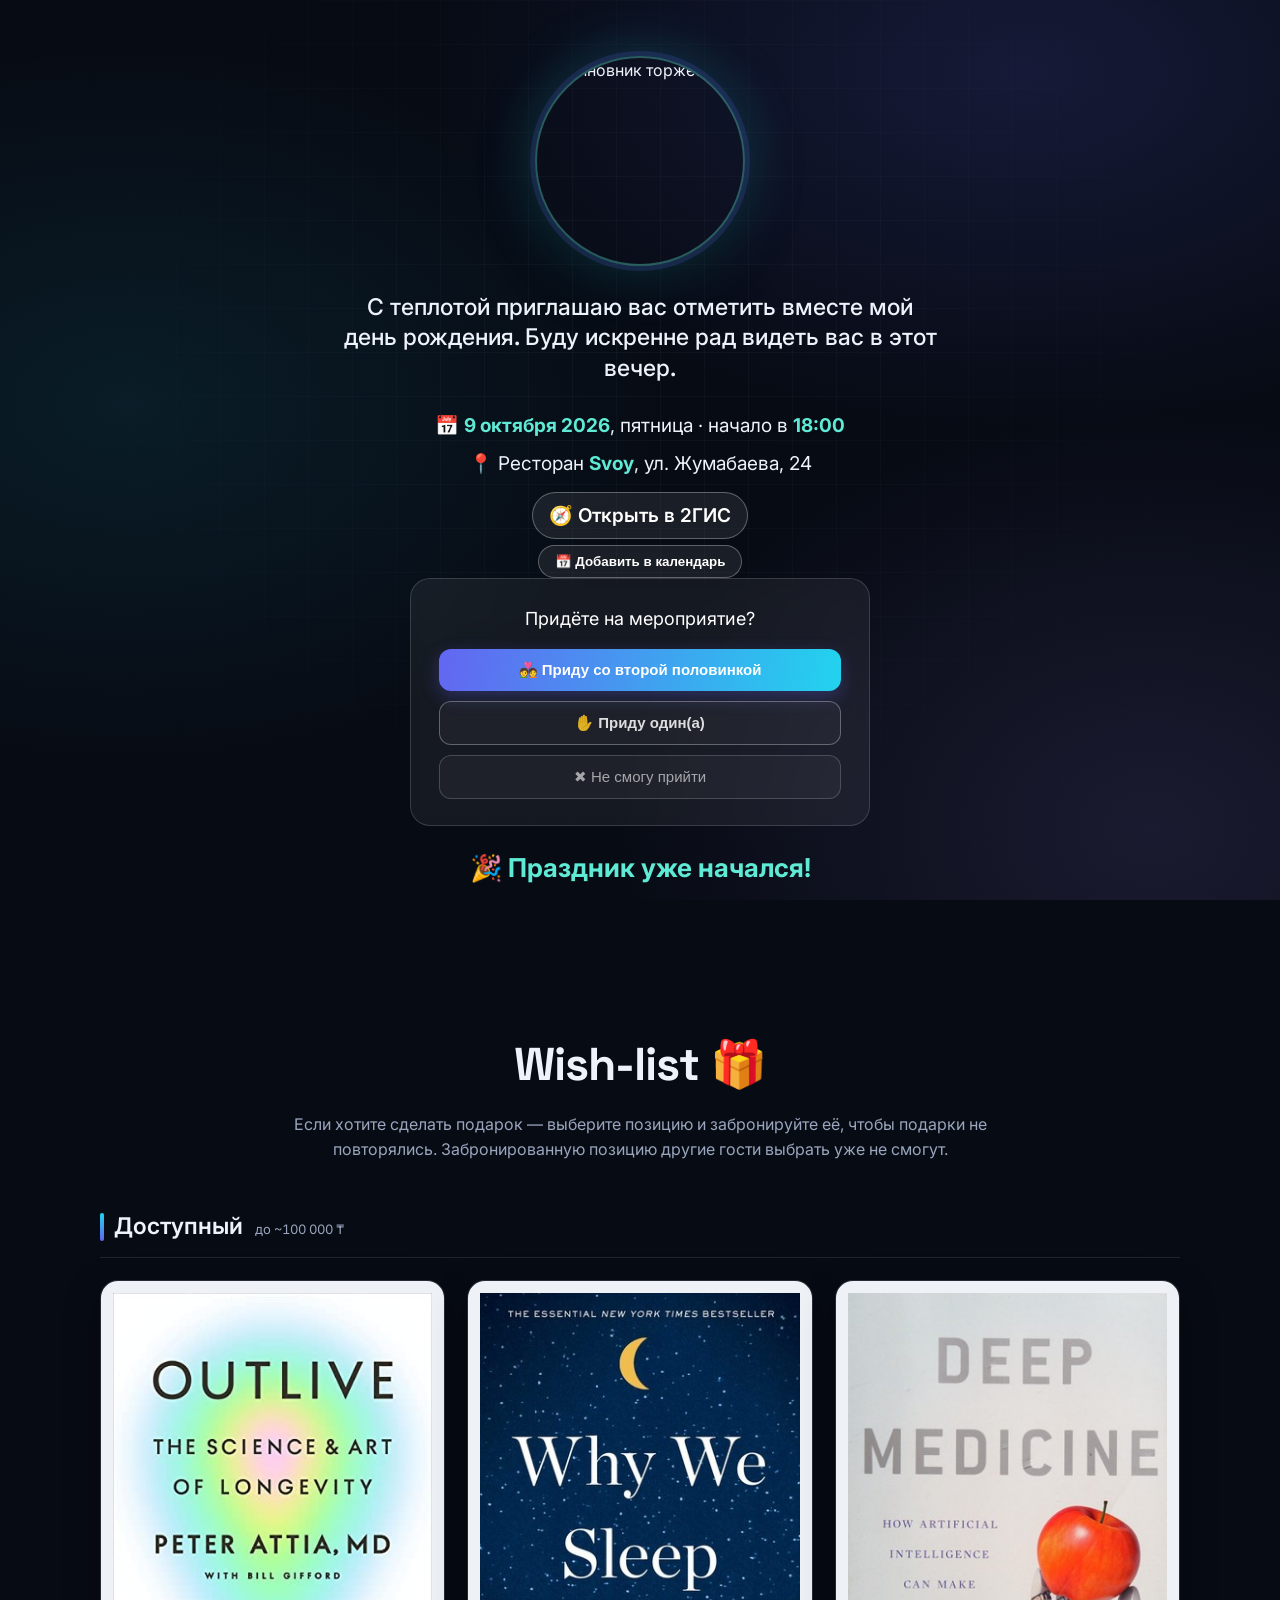
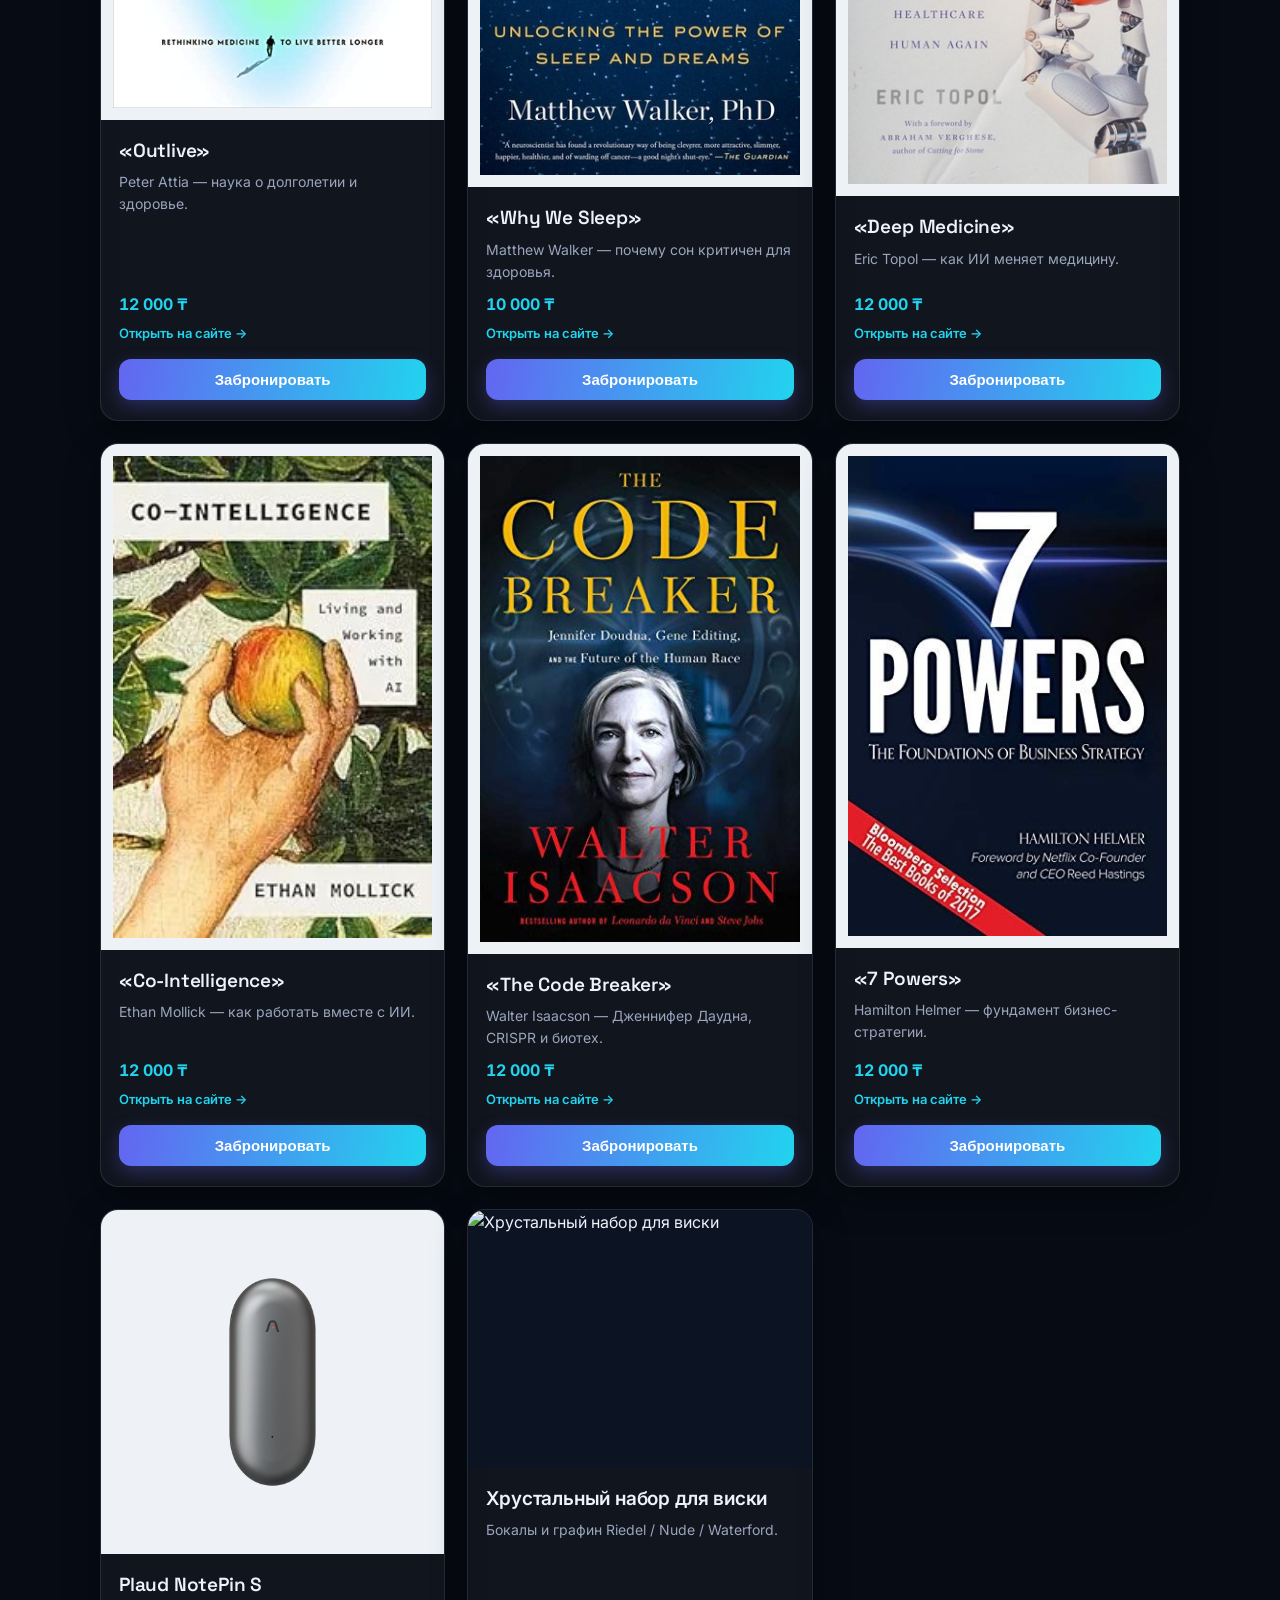
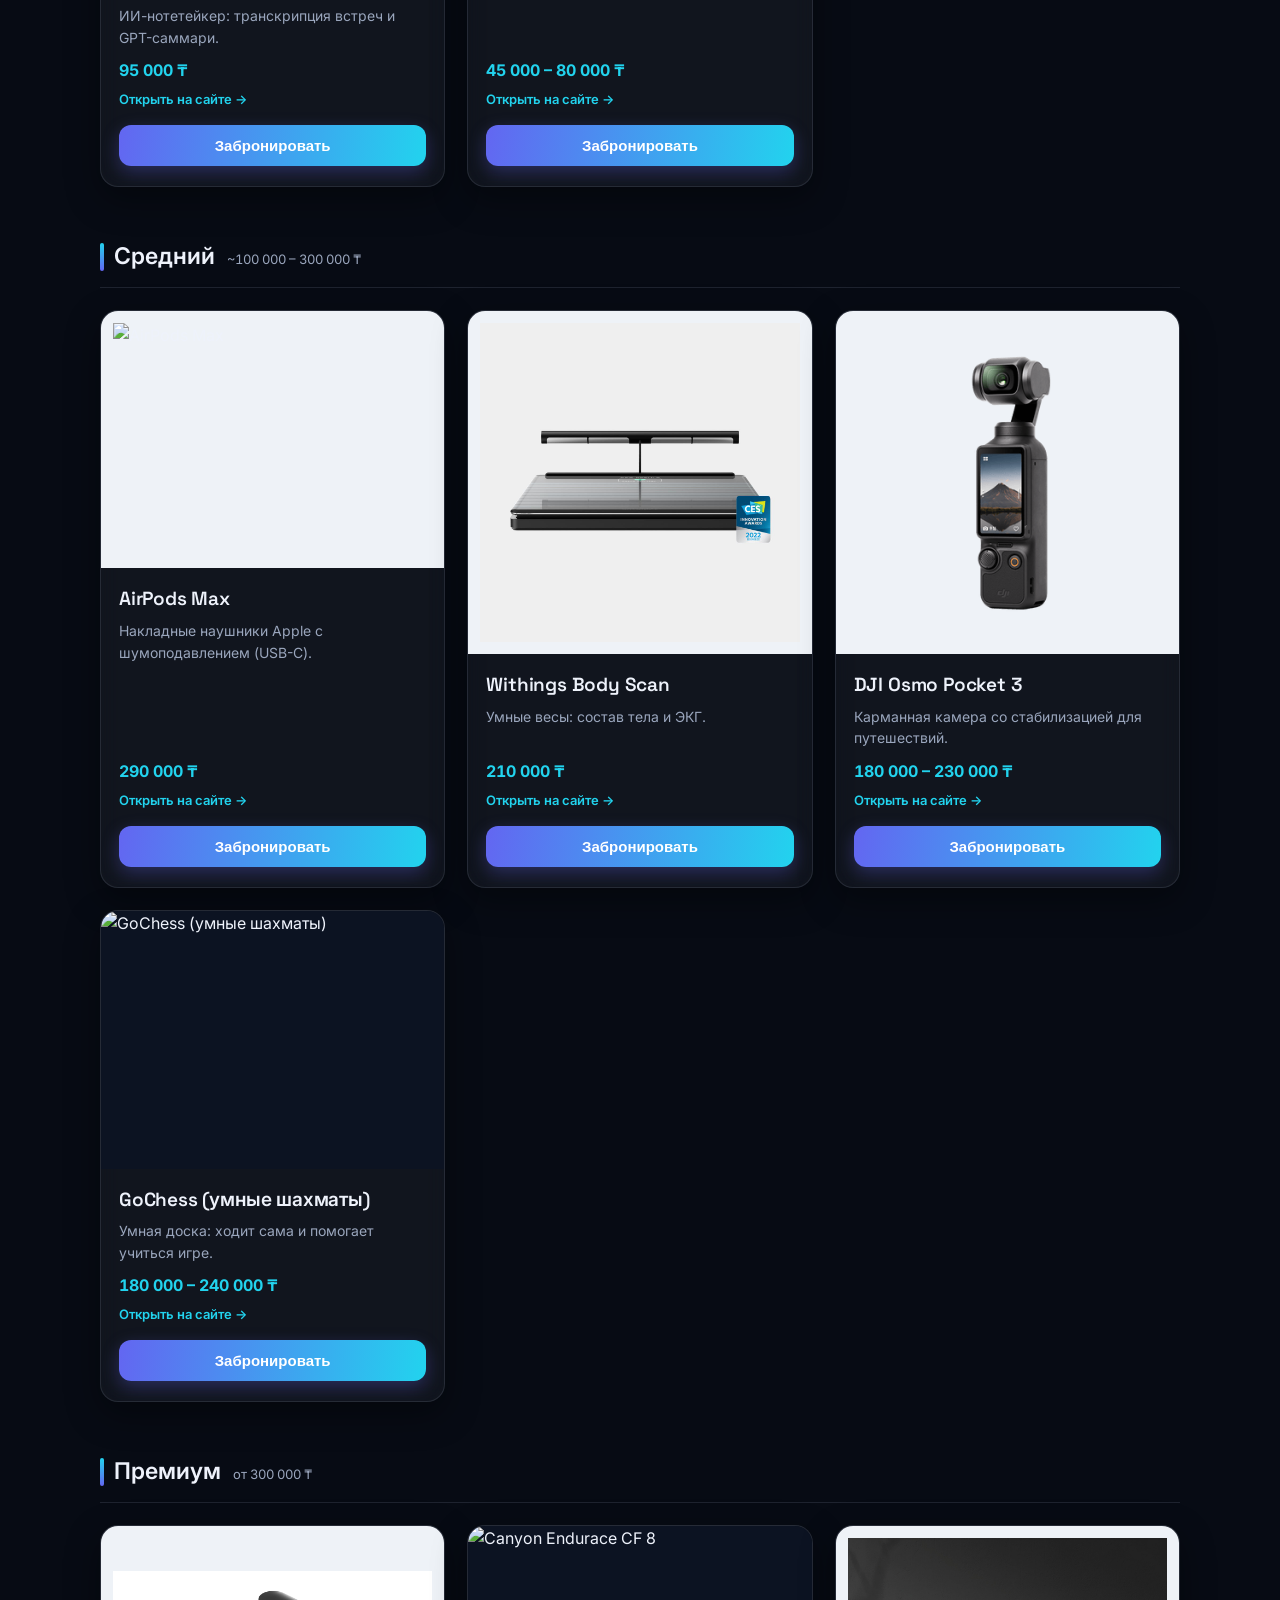
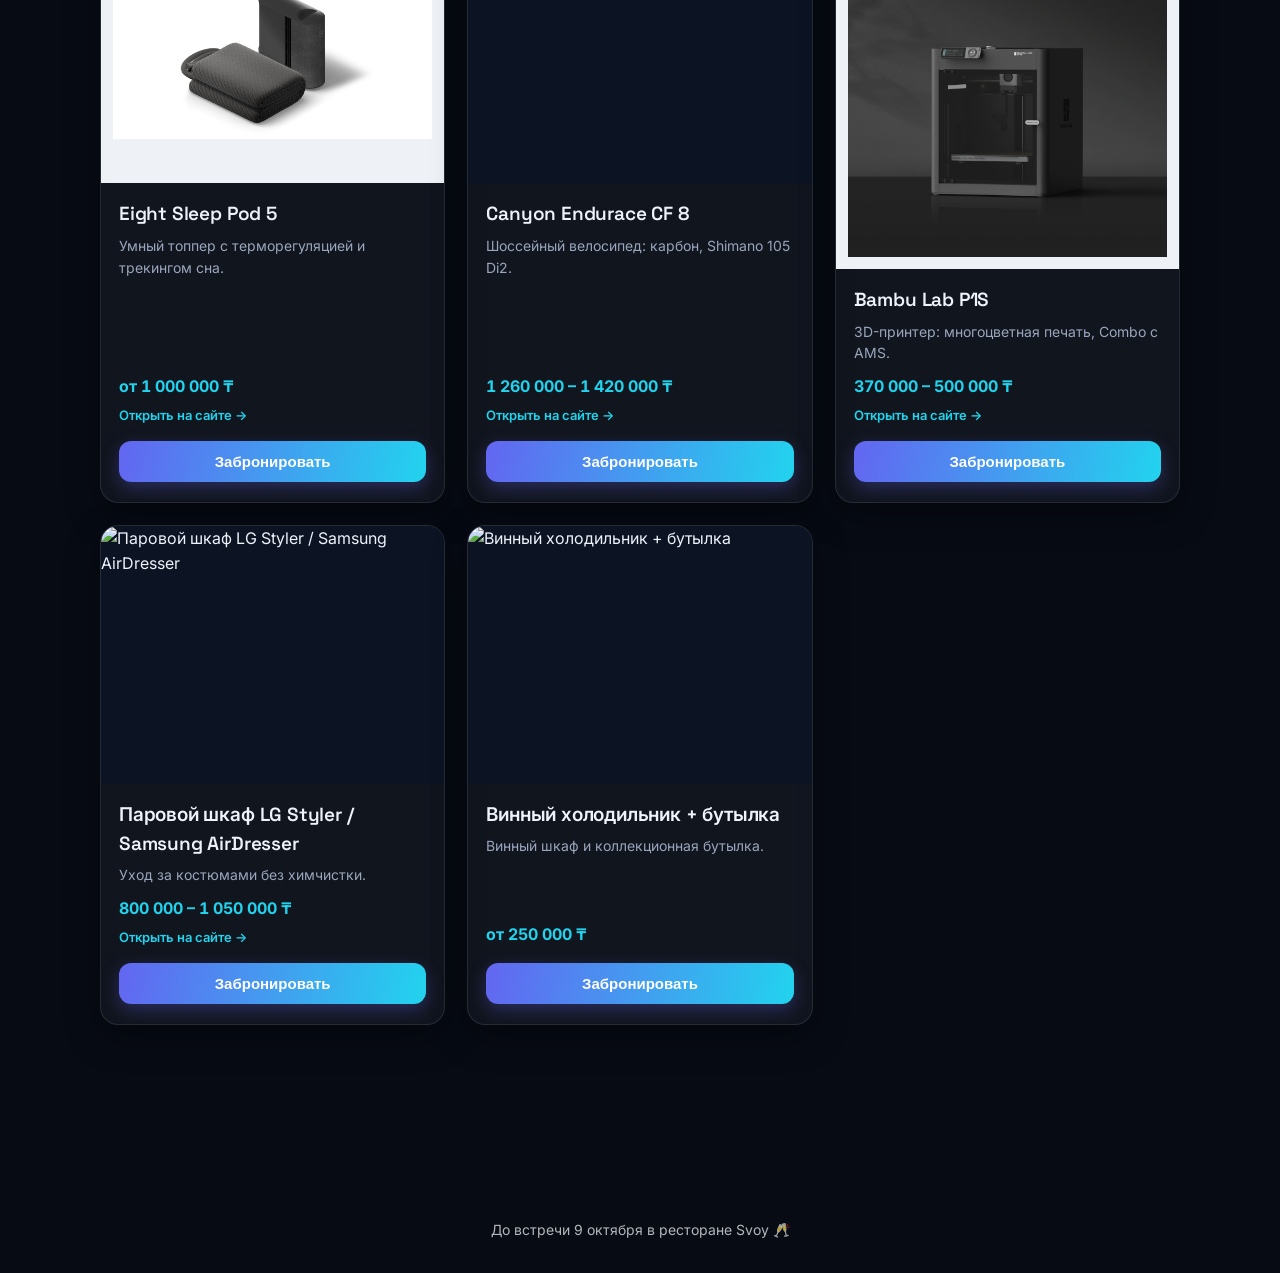
==== index.html @ 59469e7b "Фото на все позиции wish-листа: обложки 6 книг (Open Library) + Bambu P1S; Canyon — представительско" ====
<!DOCTYPE html>
<html lang="ru">
<head>
  <meta charset="UTF-8" />
  <meta name="viewport" content="width=device-width, initial-scale=1.0" />
  <title>Приглашение на день рождения · 9 октября 2026</title>
  <meta name="description" content="Приглашение на день рождения (41 год) — 9 октября 2026, ресторан Svoy, Астана. Таймер и wish-list." />
  <link rel="preconnect" href="https://images.unsplash.com" />
  <link rel="preconnect" href="https://fonts.googleapis.com" />
  <link rel="preconnect" href="https://fonts.gstatic.com" crossorigin />
  <link href="https://fonts.googleapis.com/css2?family=Inter:wght@400;500;600;700&family=Space+Grotesk:wght@500;600;700&display=swap" rel="stylesheet" />
  <link rel="stylesheet" href="css/styles.css?v=38" />
</head>
<body>

  <!-- HERO / Приглашение -->
  <header class="hero">
    <img class="hero-photo" src="img/host.jpg?v=3" alt="Виновник торжества" />
    <span class="age">С теплотой приглашаю вас отметить вместе мой день рождения. Буду искренне рад видеть вас в этот вечер.</span>

    <div class="hero-meta">
      <div>📅 <b>9 октября 2026</b>, пятница · начало в <b>18:00</b></div>
      <div>📍 Ресторан <b>Svoy</b>, ул. Жумабаева, 24</div>
      <div class="action-row">
        <a class="map-link" href="https://2gis.kz/astana/geo/70000001021250314"
           target="_blank" rel="noopener">🧭 Открыть в 2ГИС</a>
        <div class="cal-wrap">
          <button class="map-link" id="cal-btn" type="button">📅 Добавить в календарь</button>
          <div class="cal-menu" id="cal-menu" hidden>
            <a class="cal-opt" href="event.ics">🍏 Apple / iOS Календарь</a>
            <a class="cal-opt" id="cal-google" href="#" target="_blank" rel="noopener">📆 Google Календарь</a>
          </div>
        </div>
      </div>
    </div>

    <!-- RSVP «Я приду» -->
    <div class="rsvp-card" id="rsvp"><!-- рендерится в app.js --></div>

    <div id="countdown" aria-label="Обратный отсчёт до начала">
      <div class="cd-box"><span id="cd-days">—</span><small>дней</small></div>
      <div class="cd-box"><span id="cd-hours">—</span><small>часов</small></div>
      <div class="cd-box"><span id="cd-min">—</span><small>минут</small></div>
      <div class="cd-box"><span id="cd-sec">—</span><small>секунд</small></div>
    </div>

  </header>

  <!-- WISH-LIST -->
  <main class="wishlist-section">
    <div class="section-head">
      <h2>Wish-list 🎁</h2>
      <p>Если хотите сделать подарок — выберите позицию и забронируйте её,
         чтобы подарки не повторялись. Забронированную позицию другие гости
         выбрать уже не смогут.</p>
    </div>
    <section id="wishlist"><!-- тиры и карточки рендерятся в app.js --></section>
  </main>

  <footer>
    <p>До встречи 9 октября в ресторане Svoy 🥂</p>
  </footer>

  <!-- Supabase SDK (для общей брони между гостями) -->
  <script src="https://cdn.jsdelivr.net/npm/@supabase/supabase-js@2"></script>
  <script src="js/config.js?v=32"></script>
  <script src="data/wishlist.js?v=40"></script>
  <script src="js/booking.js?v=32"></script>
  <script src="js/app.js?v=32"></script>
</body>
</html>
---- css/styles.css ----
:root {
  --bg: #070b14;
  --bg-2: #0d1526;
  --card: #ffffff;
  --accent: #6366f1;   /* индиго */
  --accent-2: #22d3ee; /* циан */
  --accent-3: #a78bfa; /* фиолет */
  --ink: #0f172a;
  --muted: #64748b;
  --muted-light: #9aa6bd; /* приглушённый текст на тёмном фоне */
  --light: #eef2fb;       /* основной текст на тёмном фоне */
  --gold: #5eead4;     /* мятно-циановый акцент (даты, имена) */
  --line: #e2e8f0;
  --line-d: rgba(148, 163, 184, 0.16); /* границы на тёмном */
  --card-d: rgba(255, 255, 255, 0.045); /* стекло-карточка на тёмном */
  --font: "Inter", -apple-system, "Segoe UI", Roboto, sans-serif;
  --font-display: "Space Grotesk", var(--font);
}

* {
  box-sizing: border-box;
  margin: 0;
  padding: 0;
}

body {
  font-family: var(--font);
  color: var(--ink);
  line-height: 1.55;
  -webkit-font-smoothing: antialiased;
  /* единый фон всей страницы (как в wish-list) */
  background:
    radial-gradient(1000px 600px at 80% 8%, rgba(99, 102, 241, 0.16), transparent 60%),
    radial-gradient(900px 600px at 10% 45%, rgba(34, 211, 238, 0.09), transparent 60%),
    radial-gradient(900px 700px at 90% 92%, rgba(167, 139, 250, 0.12), transparent 60%),
    var(--bg);
  background-attachment: fixed;
}

/* ── Hero ── */
.hero {
  position: relative;
  min-height: 100vh;
  display: flex;
  flex-direction: column;
  align-items: center;
  justify-content: center;
  text-align: center;
  padding: 56px 20px;
  color: #eef2fb;
  overflow: hidden;
}
/* техно-сетка на фоне */
.hero::before {
  content: "";
  position: absolute;
  inset: 0;
  background-image:
    linear-gradient(rgba(148, 163, 184, 0.06) 1px, transparent 1px),
    linear-gradient(90deg, rgba(148, 163, 184, 0.06) 1px, transparent 1px);
  background-size: 44px 44px;
  -webkit-mask-image: radial-gradient(circle at 50% 35%, #000 0%, transparent 72%);
  mask-image: radial-gradient(circle at 50% 35%, #000 0%, transparent 72%);
  pointer-events: none;
}
.hero > * {
  position: relative;
  z-index: 1;
}

.hero-kicker {
  font-family: var(--font-display);
  letter-spacing: 0.42em;
  text-transform: uppercase;
  font-size: 12px;
  font-weight: 600;
  color: var(--accent-2);
  margin-bottom: 20px;
  padding: 7px 16px;
  border: 1px solid rgba(34, 211, 238, 0.3);
  border-radius: 999px;
  background: rgba(34, 211, 238, 0.06);
}

.hero-photo {
  width: clamp(150px, 34vw, 210px);
  height: clamp(150px, 34vw, 210px);
  object-fit: cover;
  object-position: center;
  border-radius: 50%;
  margin-bottom: 26px;
  border: 2px solid rgba(94, 234, 212, 0.35);
  box-shadow:
    0 0 0 5px rgba(99, 102, 241, 0.16),
    0 0 60px rgba(34, 211, 238, 0.25),
    0 18px 50px rgba(0, 0, 0, 0.5);
}

.hero h1 {
  font-family: var(--font-display);
  font-size: clamp(40px, 8.5vw, 84px);
  line-height: 1.03;
  font-weight: 700;
  letter-spacing: -0.02em;
  background: linear-gradient(100deg, #ffffff 10%, var(--accent-2) 45%, var(--accent-3) 80%);
  -webkit-background-clip: text;
  background-clip: text;
  -webkit-text-fill-color: transparent;
}

.hero .age {
  display: inline-block;
  margin-top: 0;
  max-width: 600px;
  font-family: var(--font-display);
  font-weight: 500;
  font-size: clamp(17px, 2.5vw, 23px);
  line-height: 1.32;
  color: #eef2fb;
}

.hero-meta {
  margin-top: 28px;
  display: grid;
  gap: 8px;
  font-size: clamp(15px, 2.4vw, 19px);
}
.hero-meta b {
  color: var(--gold);
}
.map-link {
  display: inline-block;
  margin-top: 6px;
  color: #fff;
  text-decoration: none;
  font-weight: 600;
  padding: 8px 16px;
  border: 1px solid rgba(255, 255, 255, 0.3);
  border-radius: 999px;
  background: rgba(255, 255, 255, 0.08);
  transition: background 0.15s ease;
}
.map-link:hover {
  background: rgba(255, 255, 255, 0.18);
}

/* Календарь */
.cal-wrap {
  position: relative;
  display: flex;
  justify-content: center;
}
.cal-menu {
  position: absolute;
  top: calc(100% + 8px);
  left: 50%;
  transform: translateX(-50%);
  z-index: 5;
  display: flex;
  flex-direction: column;
  gap: 4px;
  padding: 8px;
  min-width: 220px;
  background: #0f1830;
  border: 1px solid rgba(148, 163, 184, 0.22);
  border-radius: 14px;
  box-shadow: 0 18px 44px rgba(0, 0, 0, 0.5);
}
.cal-menu[hidden] {
  display: none;
}
.cal-opt {
  display: block;
  padding: 10px 12px;
  border-radius: 9px;
  color: #e8eefc;
  text-decoration: none;
  font-size: 15px;
  text-align: left;
  transition: background 0.15s ease;
}
.cal-opt:hover {
  background: rgba(99, 102, 241, 0.18);
}

/* ── Countdown ── */
#countdown {
  margin-top: 22px;
  display: flex;
  gap: 14px;
  flex-wrap: wrap;
  justify-content: center;
}

.cd-box {
  min-width: 82px;
  padding: 18px 12px;
  border-radius: 18px;
  background: linear-gradient(180deg, rgba(255, 255, 255, 0.07), rgba(255, 255, 255, 0.02));
  border: 1px solid rgba(148, 163, 184, 0.18);
  box-shadow: inset 0 1px 0 rgba(255, 255, 255, 0.06);
  backdrop-filter: blur(8px);
}
.cd-box span {
  display: block;
  font-family: var(--font-display);
  font-size: 38px;
  font-weight: 700;
  color: #fff;
  font-variant-numeric: tabular-nums;
}
.cd-box small {
  font-size: 10px;
  letter-spacing: 0.18em;
  text-transform: uppercase;
  color: rgba(148, 163, 184, 0.85);
}
.cd-started {
  font-size: 26px;
  font-weight: 700;
  color: var(--gold);
}

.scroll-hint {
  margin-top: 44px;
  font-size: 13px;
  letter-spacing: 0.2em;
  text-transform: uppercase;
  color: rgba(255, 255, 255, 0.6);
}

/* ── RSVP ── */
.rsvp-section {
  background: transparent;
  padding: 0 20px 64px;
  display: flex;
  justify-content: center;
}
.rsvp-card {
  background: rgba(255, 255, 255, 0.06);
  border: 1px solid rgba(255, 255, 255, 0.15);
  border-radius: 20px;
  padding: 26px 28px;
  text-align: center;
  max-width: 460px;
  width: 100%;
  backdrop-filter: blur(6px);
}
.rsvp-q,
.rsvp-status {
  color: #fff;
  font-size: 18px;
  margin-bottom: 16px;
}
.rsvp-status b {
  color: var(--gold);
}
.rsvp-btns {
  display: flex;
  flex-direction: column;
  gap: 10px;
  align-items: stretch;
}
.rsvp-card .btn {
  margin-top: 0;
}
.rsvp-partner {
  display: inline-block;
  color: var(--gold);
  font-size: 14px;
  white-space: nowrap;
}
.rsvp-wishlink {
  display: block;
  margin: 4px 0 18px;
  color: var(--gold);
  text-decoration: none;
  font-weight: 600;
  font-size: 16px;
}
.rsvp-wishlink:hover {
  text-decoration: underline;
}
.rsvp-arrow {
  display: block;
  font-size: 26px;
  line-height: 1;
  margin-top: 4px;
  animation: rsvp-bounce 1.4s ease-in-out infinite;
}
@keyframes rsvp-bounce {
  0%, 100% { transform: translateY(0); }
  50% { transform: translateY(7px); }
}
.rsvp-card .btn-ghost {
  color: rgba(255, 255, 255, 0.85);
  border-color: rgba(255, 255, 255, 0.3);
}
.rsvp-card .rsvp-no {
  color: rgba(255, 255, 255, 0.6);
  border-color: rgba(255, 255, 255, 0.18);
  font-weight: 500;
}

/* ── Wishlist section ── */
.wishlist-section {
  background: transparent;
  padding: 84px 20px 110px;
  color: var(--light);
}
.section-head {
  max-width: 720px;
  margin: 0 auto 48px;
  text-align: center;
}
.section-head h2 {
  font-family: var(--font-display);
  font-size: clamp(30px, 5vw, 46px);
  letter-spacing: -0.02em;
  margin-bottom: 12px;
  color: var(--light);
}
.section-head p {
  color: var(--muted-light);
}

.tier {
  max-width: 1080px;
  margin: 0 auto 52px;
}
.tier-head {
  display: flex;
  align-items: baseline;
  gap: 12px;
  margin: 0 0 22px;
  padding-bottom: 12px;
  border-bottom: 1px solid var(--line-d);
}
.tier-head h3 {
  font-family: var(--font-display);
  font-size: 23px;
  font-weight: 600;
  color: var(--light);
  position: relative;
  padding-left: 14px;
}
.tier-head h3::before {
  content: "";
  position: absolute;
  left: 0;
  top: 4px;
  bottom: 4px;
  width: 4px;
  border-radius: 4px;
  background: linear-gradient(180deg, var(--accent-2), var(--accent));
}
.tier-range {
  font-size: 13px;
  color: var(--muted-light);
  font-variant-numeric: tabular-nums;
}
.grid {
  max-width: 1080px;
  margin: 0 auto;
  display: grid;
  grid-template-columns: repeat(auto-fill, minmax(260px, 1fr));
  gap: 22px;
}
.top-badge {
  position: absolute;
  top: 12px;
  right: 12px;
  background: linear-gradient(90deg, var(--accent-2), var(--accent));
  color: #fff;
  font-size: 12px;
  font-weight: 700;
  padding: 6px 11px;
  border-radius: 999px;
  box-shadow: 0 4px 14px rgba(36, 27, 58, 0.25);
}

.card {
  background: var(--card-d);
  border: 1px solid var(--line-d);
  border-radius: 18px;
  overflow: hidden;
  box-shadow: 0 12px 34px rgba(0, 0, 0, 0.38);
  backdrop-filter: blur(10px);
  display: flex;
  flex-direction: column;
  transition: transform 0.18s ease, box-shadow 0.18s ease, border-color 0.18s ease;
}
.card:hover {
  transform: translateY(-5px);
  box-shadow: 0 22px 48px rgba(99, 102, 241, 0.28);
  border-color: rgba(99, 102, 241, 0.45);
}

.card-img {
  position: relative;
  aspect-ratio: 4 / 3;
  background: #0c1322;
}
.card-img img {
  width: 100%;
  height: 100%;
  object-fit: cover;
  display: block;
}
/* точное фото товара — показываем целиком на светлой панели */
.card-img--contain {
  background: #eef2f7;
}
.card-img--contain img {
  object-fit: contain;
  padding: 12px;
}
.card.is-reserved .card-img img {
  filter: grayscale(1) brightness(0.95);
}
.card.is-reserved {
  opacity: 0.92;
}
.card.is-mine {
  outline: 2px solid var(--accent-2);
  outline-offset: -2px;
  opacity: 1;
}
.card.is-mine .reserved-note {
  color: var(--accent-2);
  font-weight: 600;
}
.badge {
  position: absolute;
  top: 12px;
  left: 12px;
  background: rgba(7, 11, 20, 0.78);
  border: 1px solid var(--line-d);
  color: #fff;
  font-size: 12px;
  font-weight: 600;
  padding: 6px 12px;
  border-radius: 999px;
  letter-spacing: 0.02em;
  backdrop-filter: blur(4px);
}

.card-body {
  padding: 16px 18px 20px;
  display: flex;
  flex-direction: column;
  gap: 6px;
  flex: 1;
}
.card-body h3 {
  font-family: var(--font-display);
  font-size: 19px;
  font-weight: 600;
  letter-spacing: -0.01em;
  color: var(--light);
}
.card-desc {
  color: var(--muted-light);
  font-size: 14px;
  flex: 1;
}
.price {
  font-weight: 700;
  color: var(--accent-2);
  margin-top: 4px;
  font-variant-numeric: tabular-nums;
}
.reserved-note {
  font-size: 14px;
  color: var(--muted-light);
}
.card-link {
  font-size: 13px;
  font-weight: 600;
  color: var(--accent-2);
  text-decoration: none;
}
.card-link:hover {
  text-decoration: underline;
}

.btn {
  margin-top: 10px;
  border: none;
  cursor: pointer;
  padding: 12px 16px;
  border-radius: 12px;
  font-size: 15px;
  font-weight: 600;
  color: #fff;
  background: linear-gradient(100deg, var(--accent), var(--accent-2));
  box-shadow: 0 6px 18px rgba(99, 102, 241, 0.3);
  transition: transform 0.15s ease, box-shadow 0.15s ease, opacity 0.15s ease;
}
.btn:hover {
  transform: translateY(-1px);
  box-shadow: 0 10px 24px rgba(99, 102, 241, 0.4);
}
.btn-ghost {
  background: rgba(255, 255, 255, 0.04);
  color: var(--light);
  border: 1px solid var(--line-d);
  box-shadow: none;
}
.btn-ghost:hover {
  transform: none;
  border-color: var(--accent-2);
  color: var(--accent-2);
}

/* ── Footer ── */
footer {
  background: transparent;
  color: rgba(255, 255, 255, 0.7);
  text-align: center;
  padding: 32px 20px;
  font-size: 14px;
}
footer a {
  color: var(--gold);
  text-decoration: none;
}
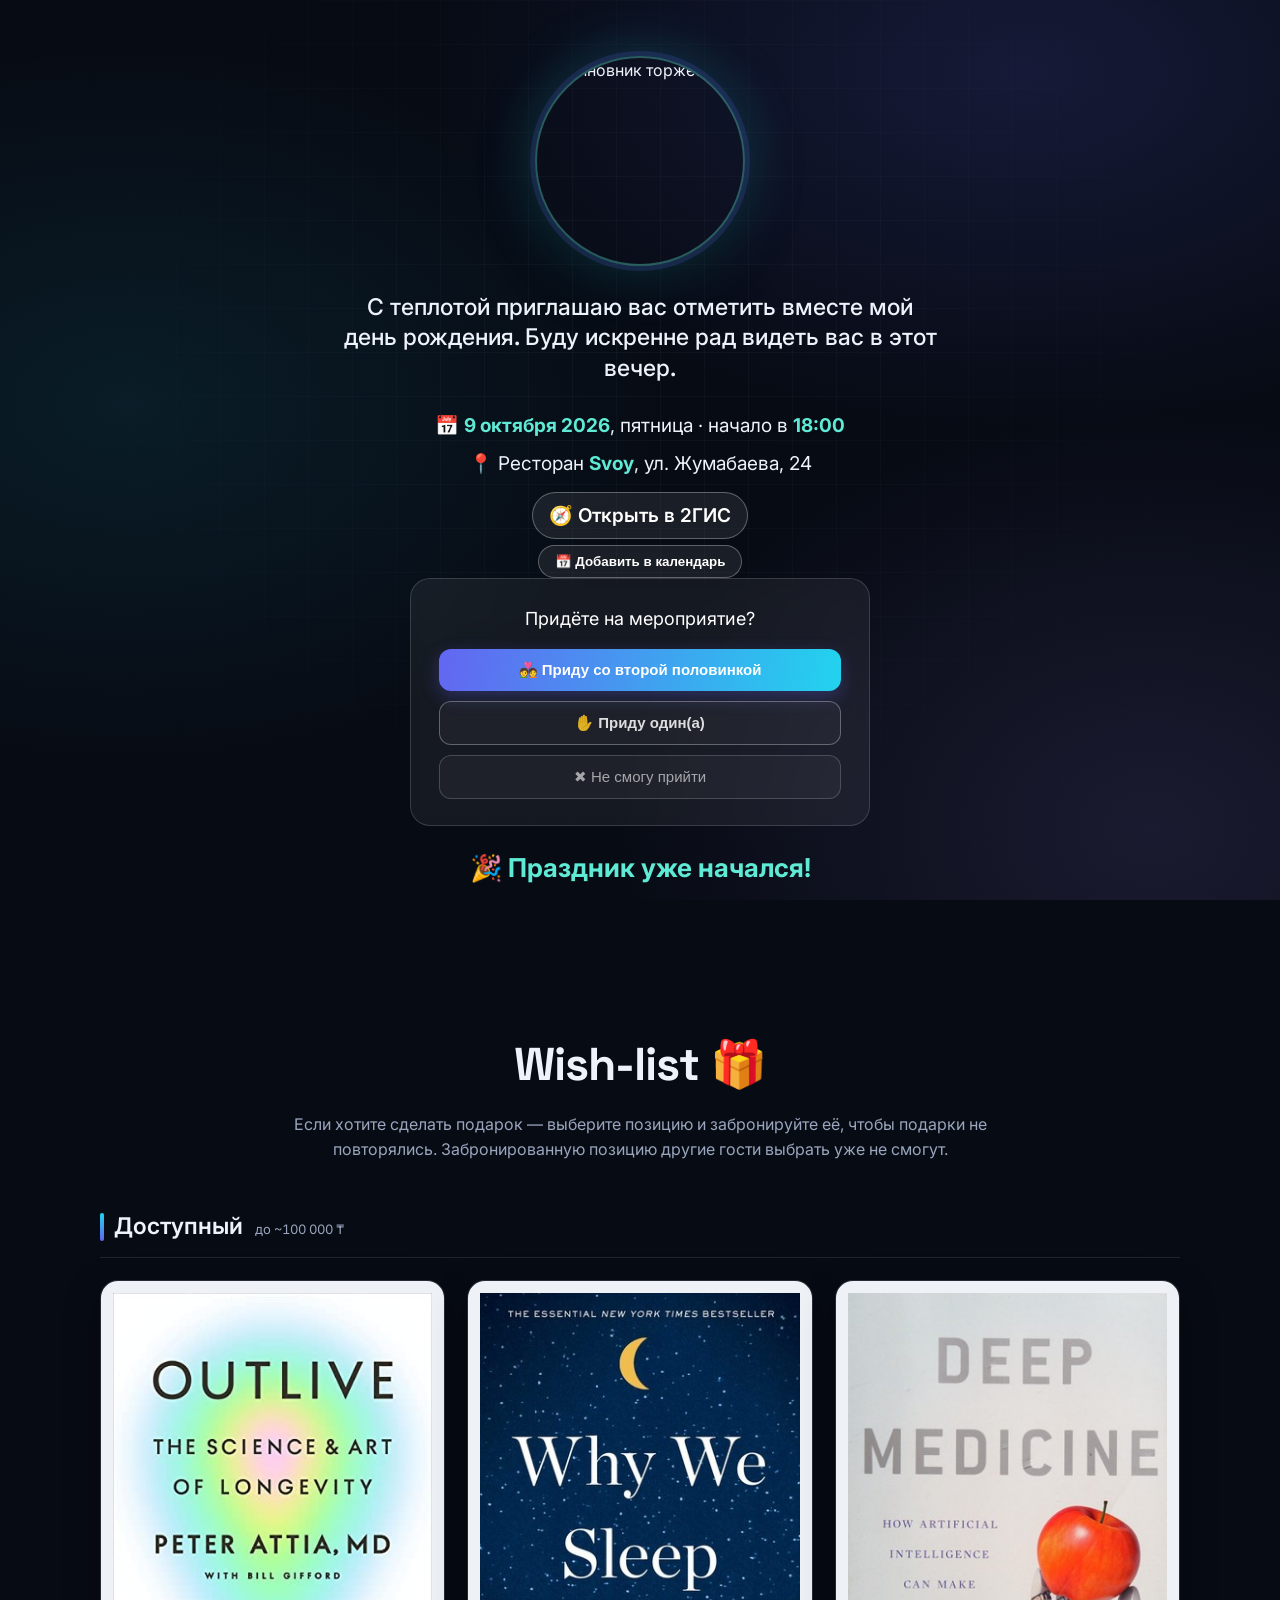
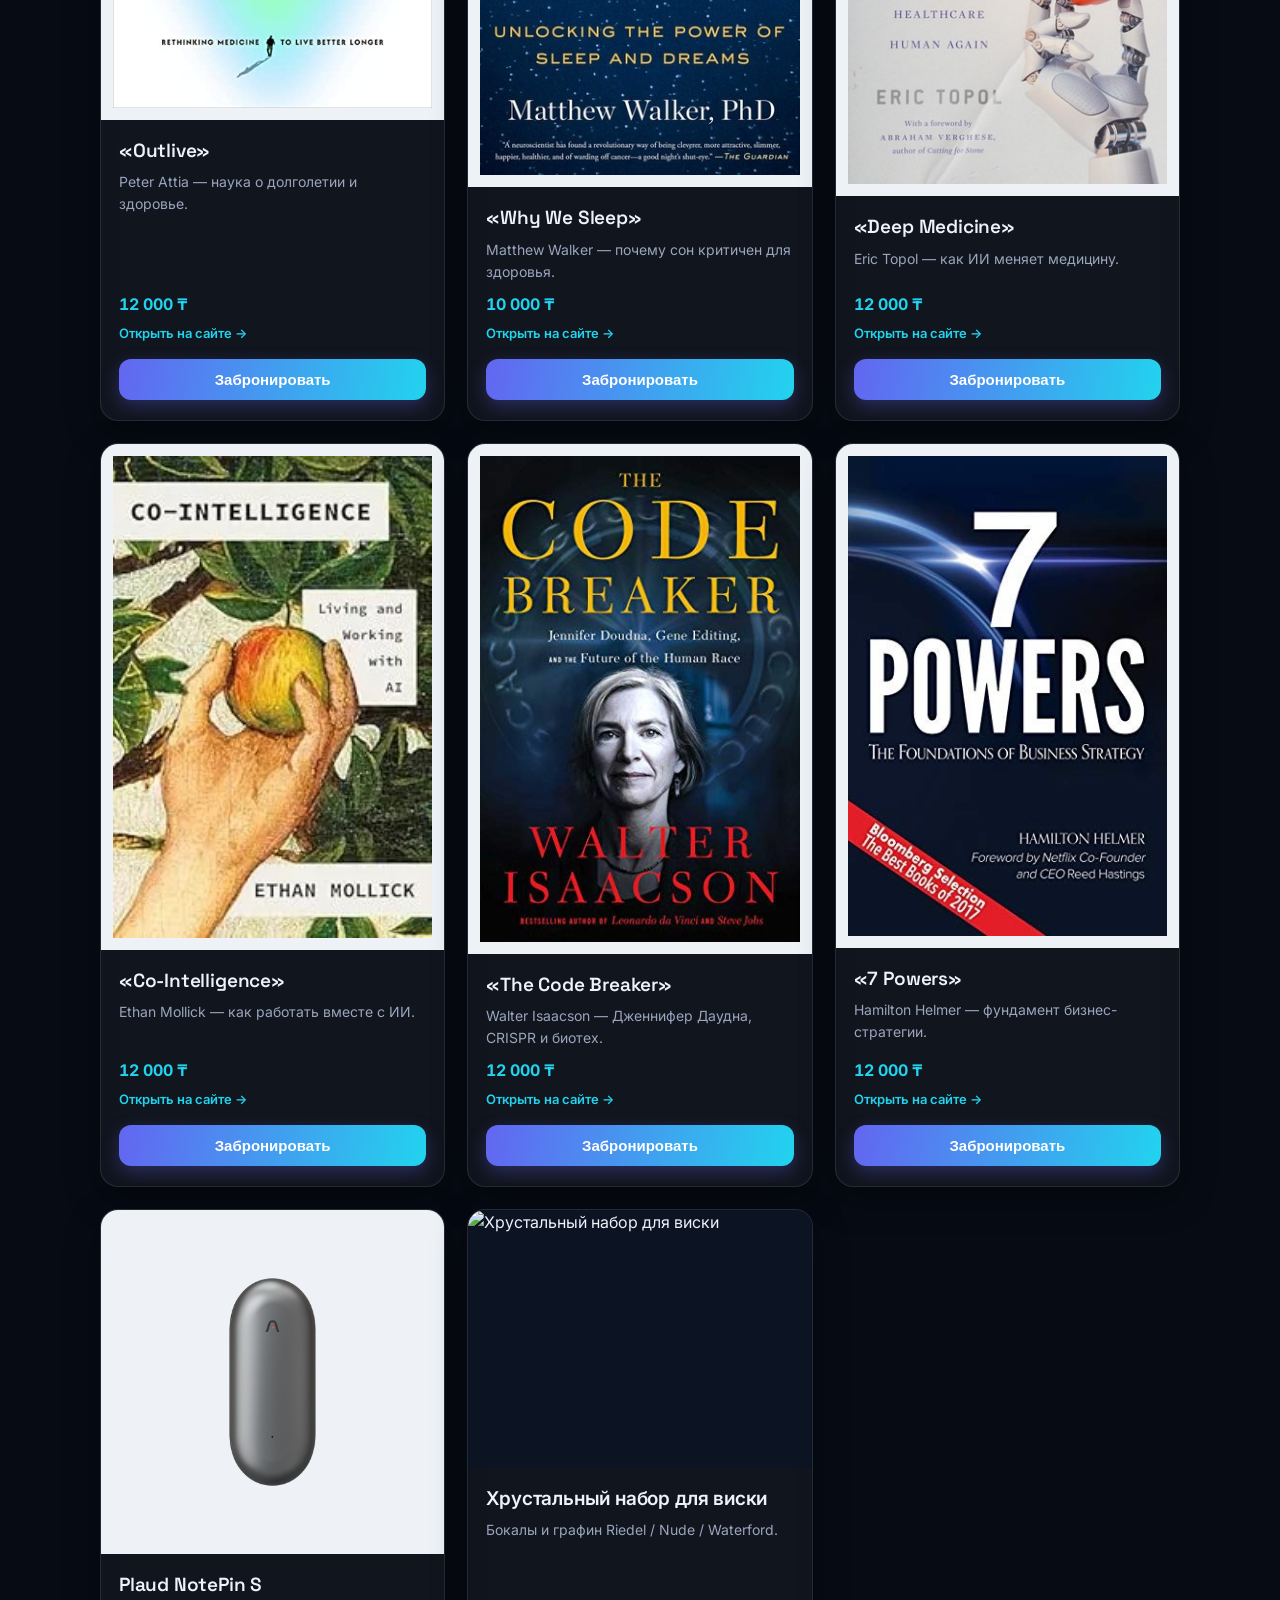
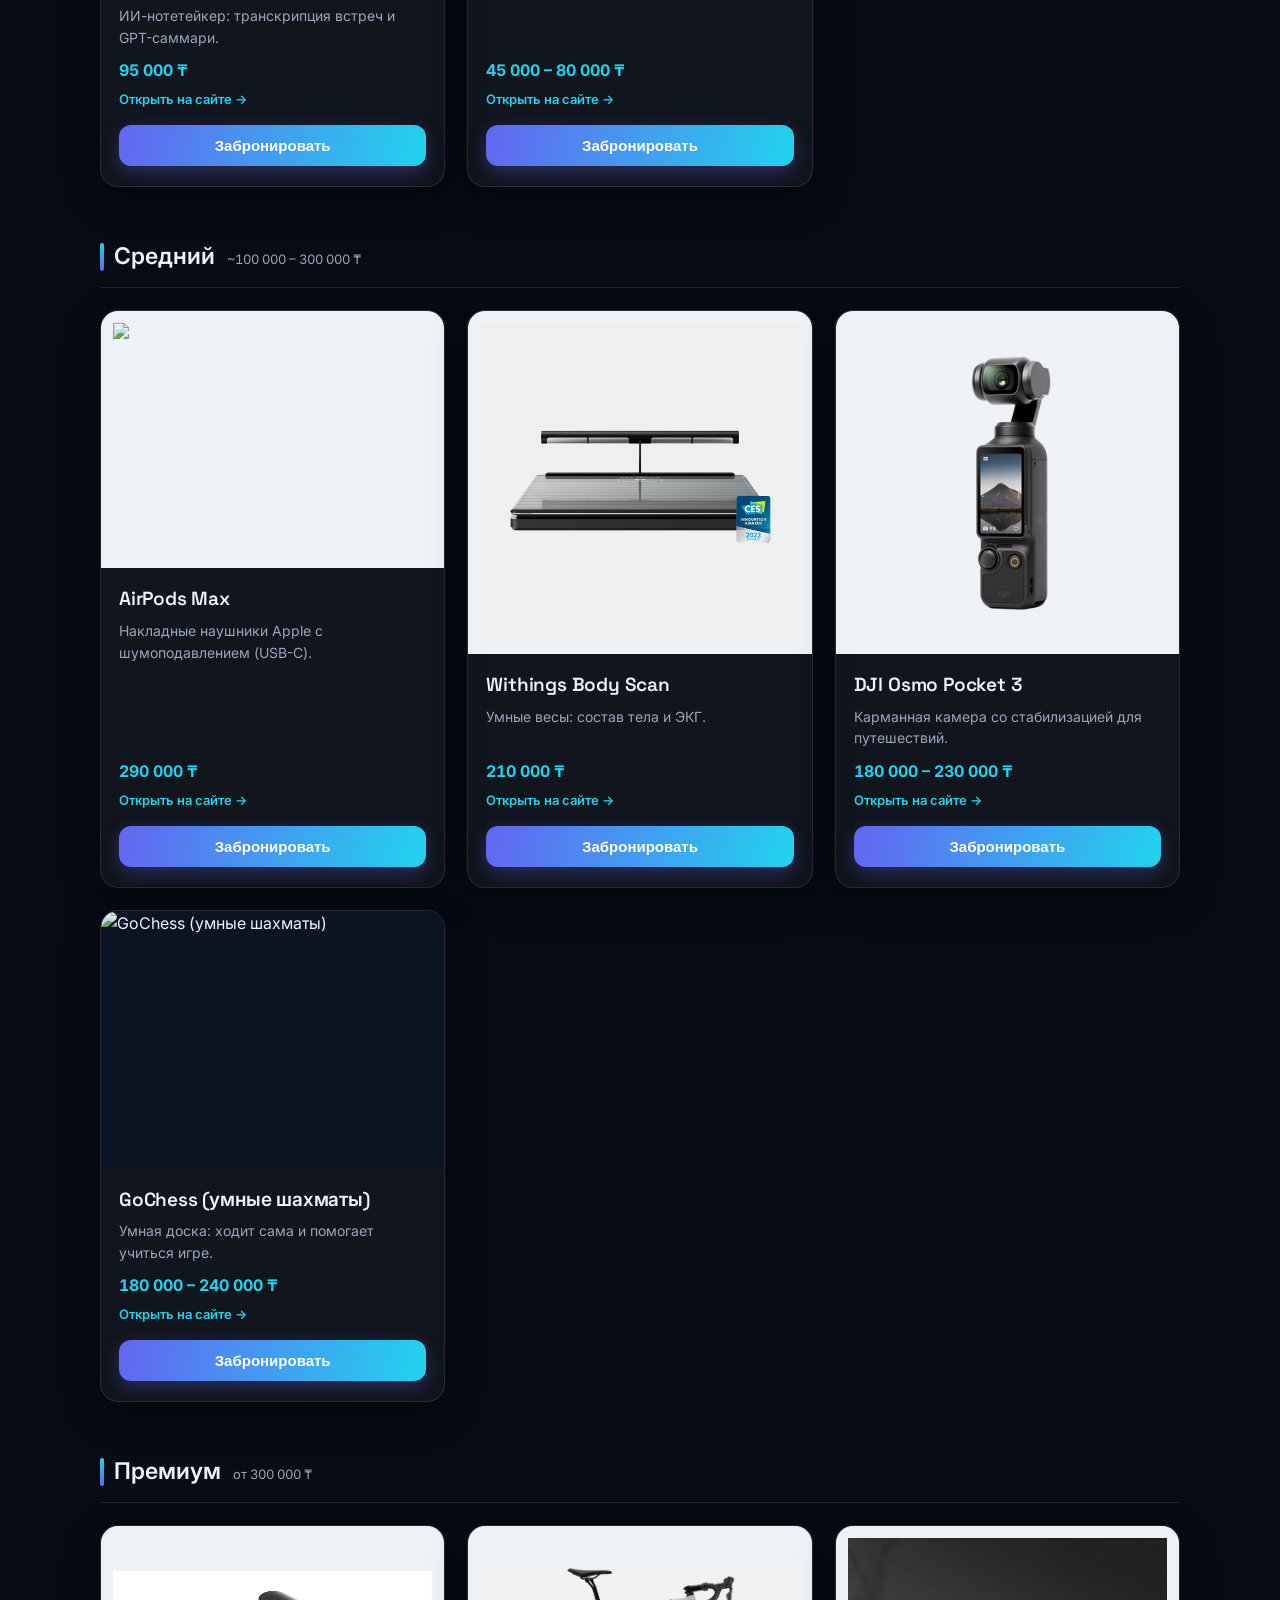
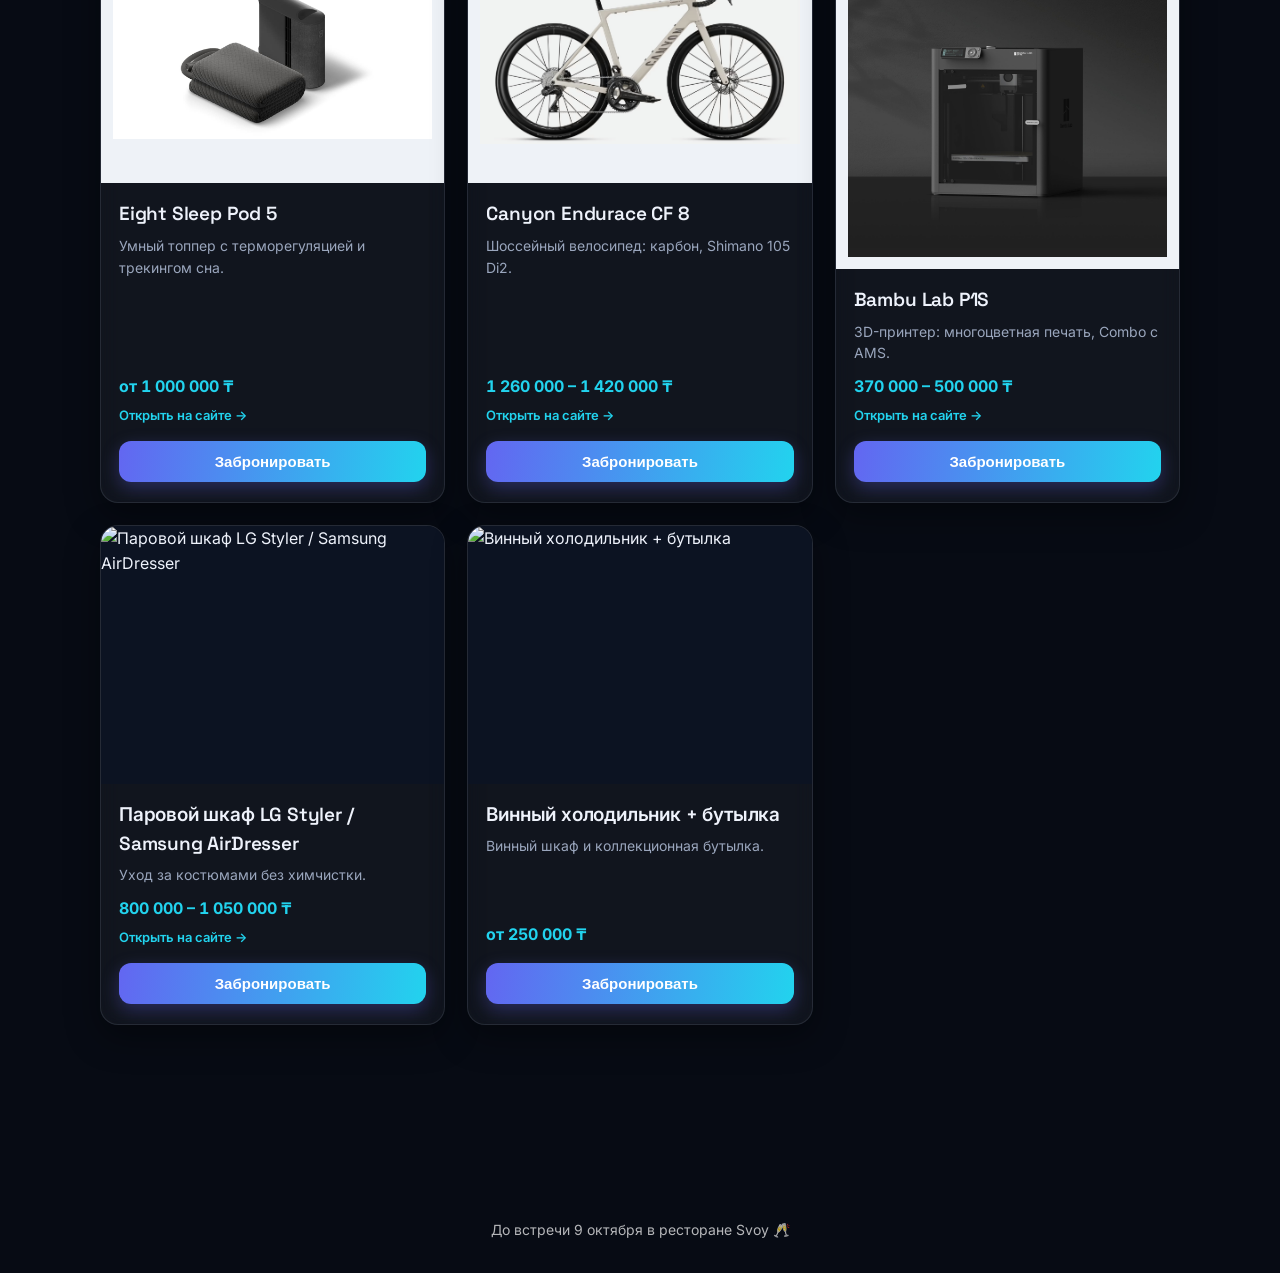
==== commit acff80fb: "Точное фото Canyon Endurace CF 8 (офиц. рендер) Co-Authored-By: Claude Opus 4.8 <noreply@anthropic.c" ====
--- a/index.html
+++ b/index.html
@@ -64,7 +64,7 @@
   <!-- Supabase SDK (для общей брони между гостями) -->
   <script src="https://cdn.jsdelivr.net/npm/@supabase/supabase-js@2"></script>
   <script src="js/config.js?v=32"></script>
-  <script src="data/wishlist.js?v=40"></script>
+  <script src="data/wishlist.js?v=41"></script>
   <script src="js/booking.js?v=32"></script>
   <script src="js/app.js?v=32"></script>
 </body>
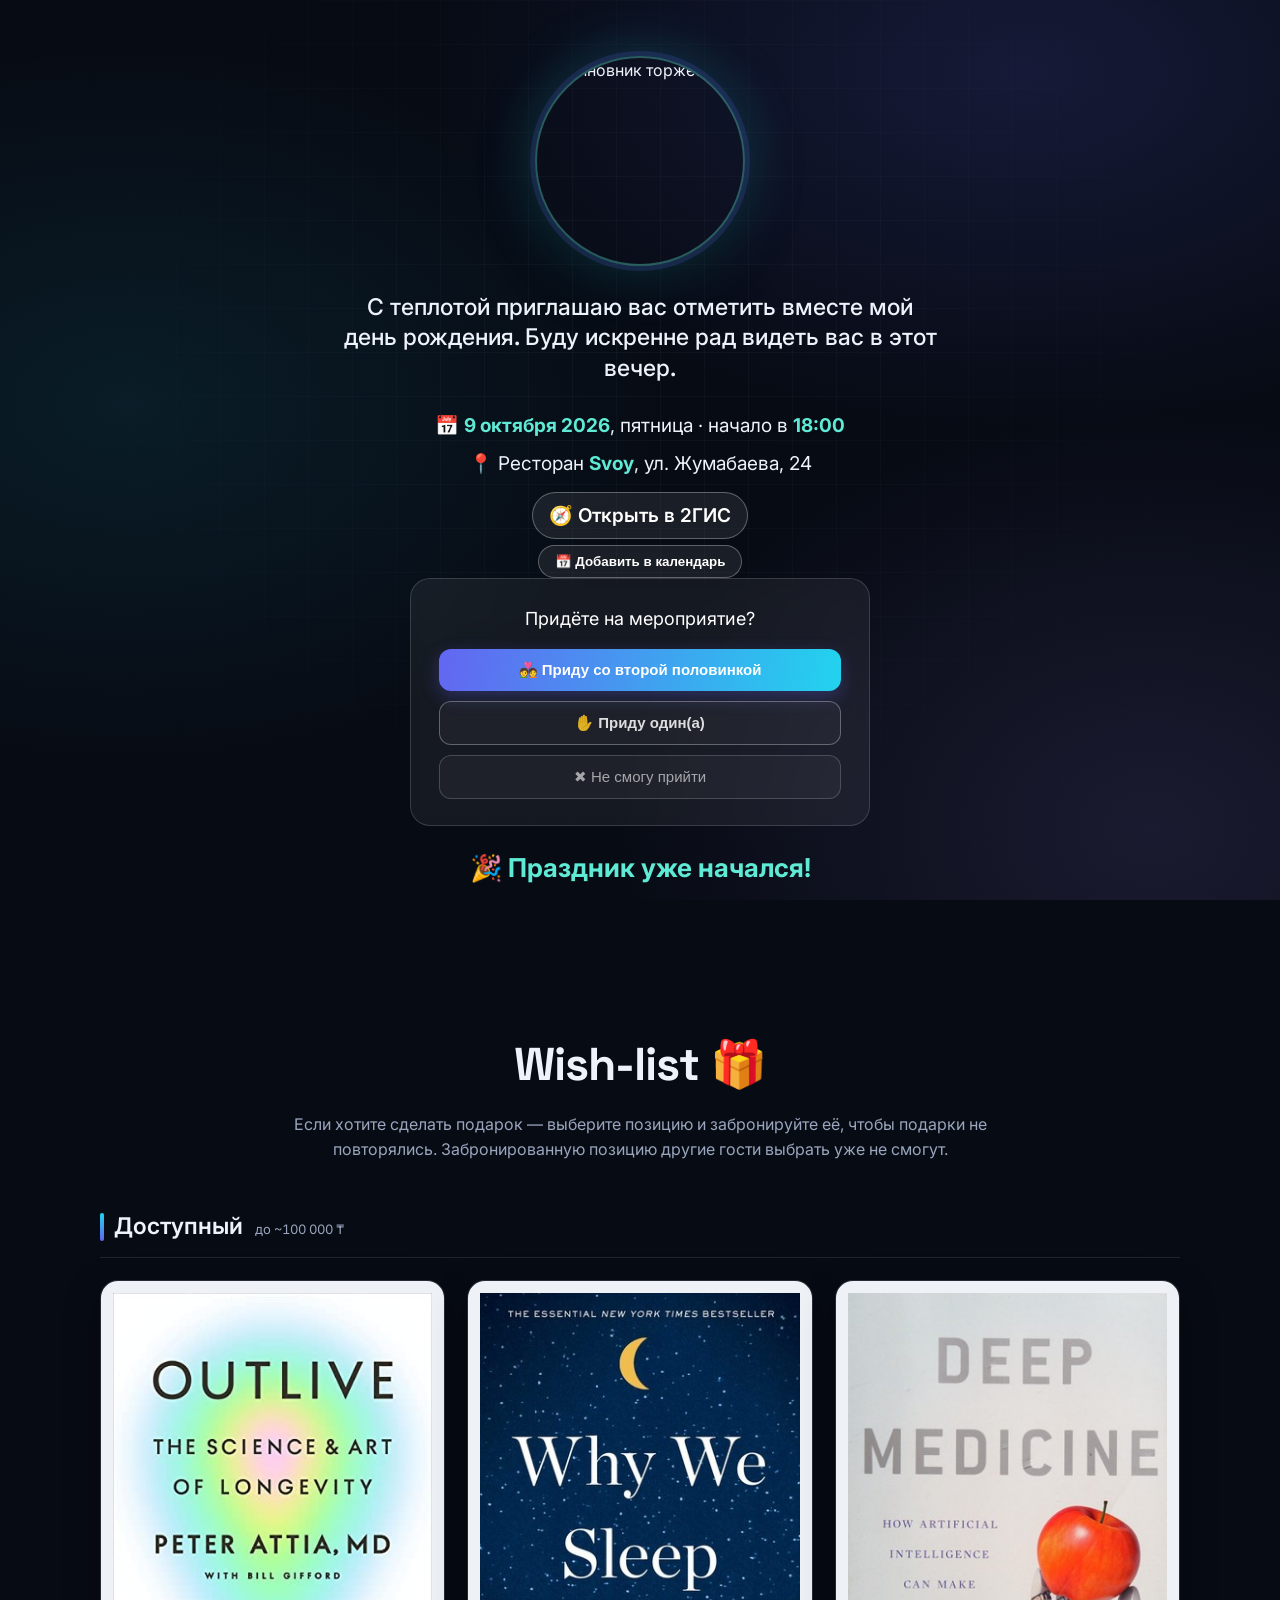
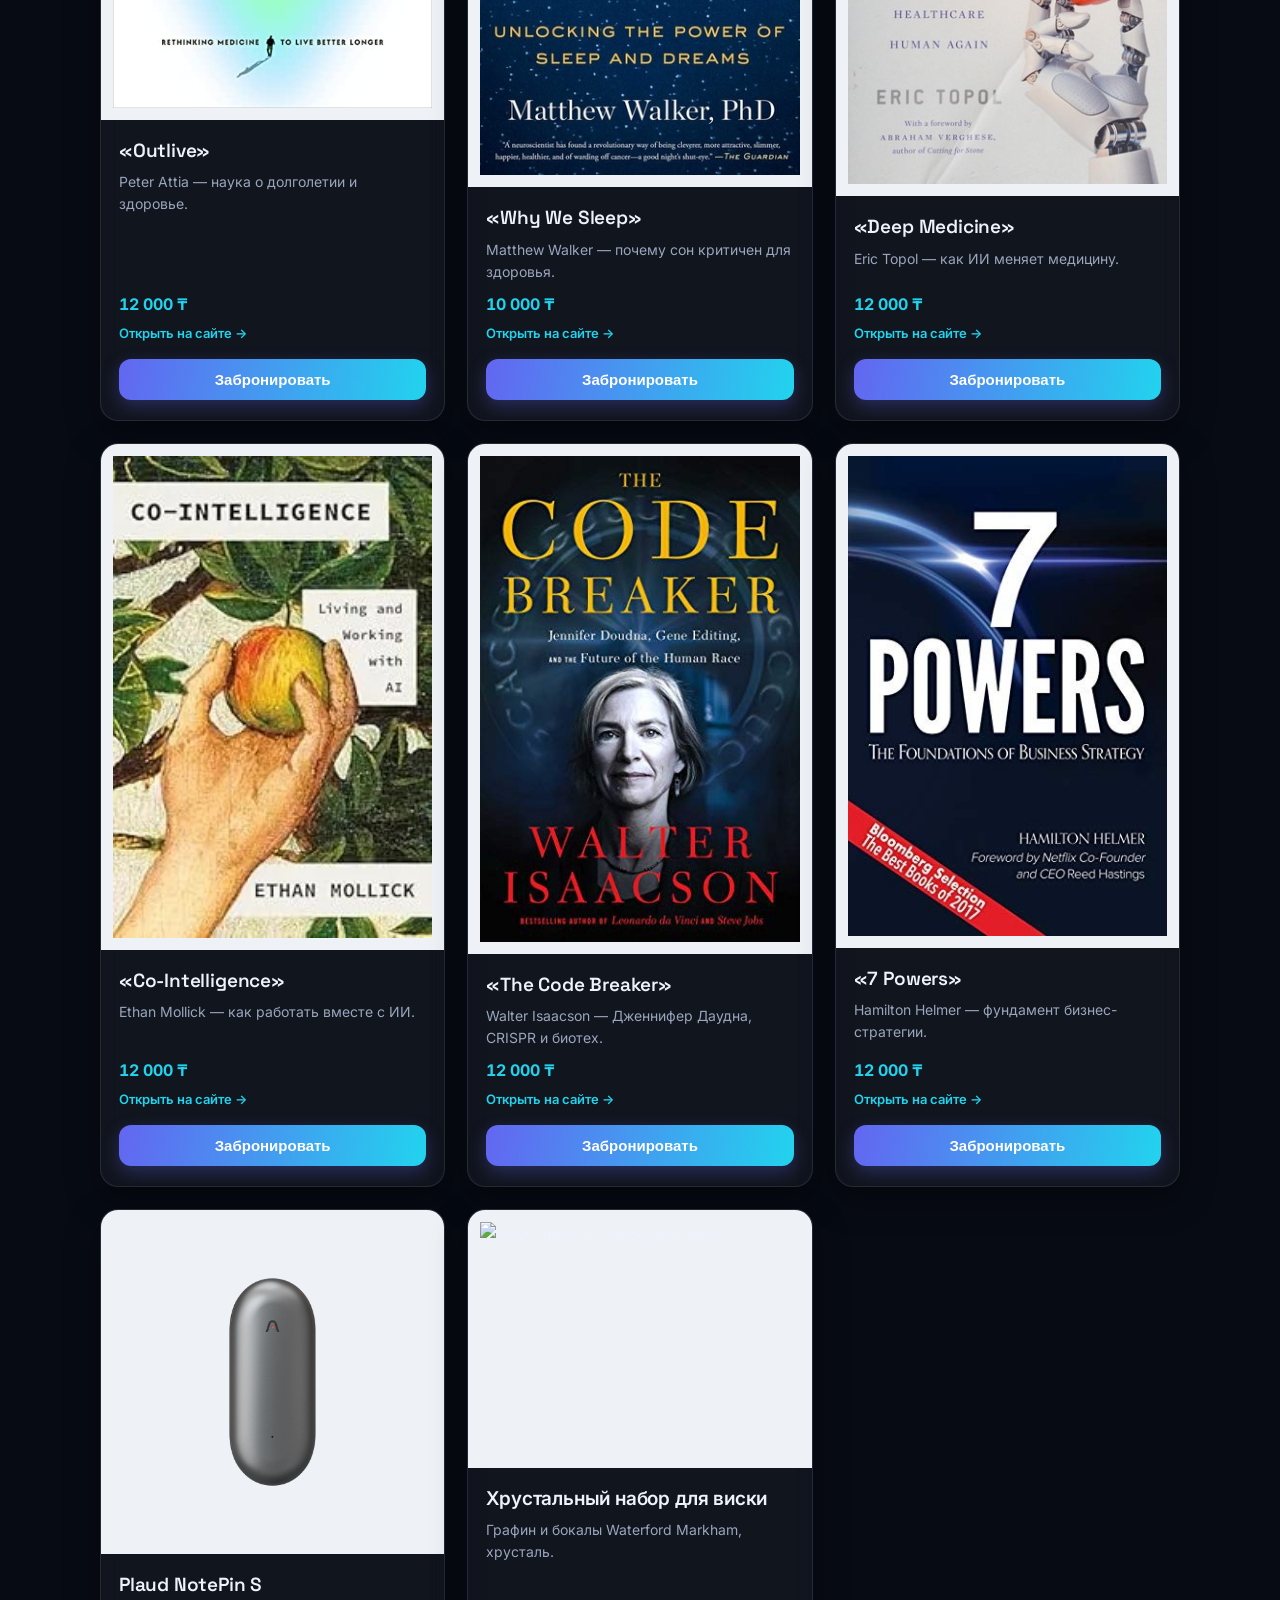
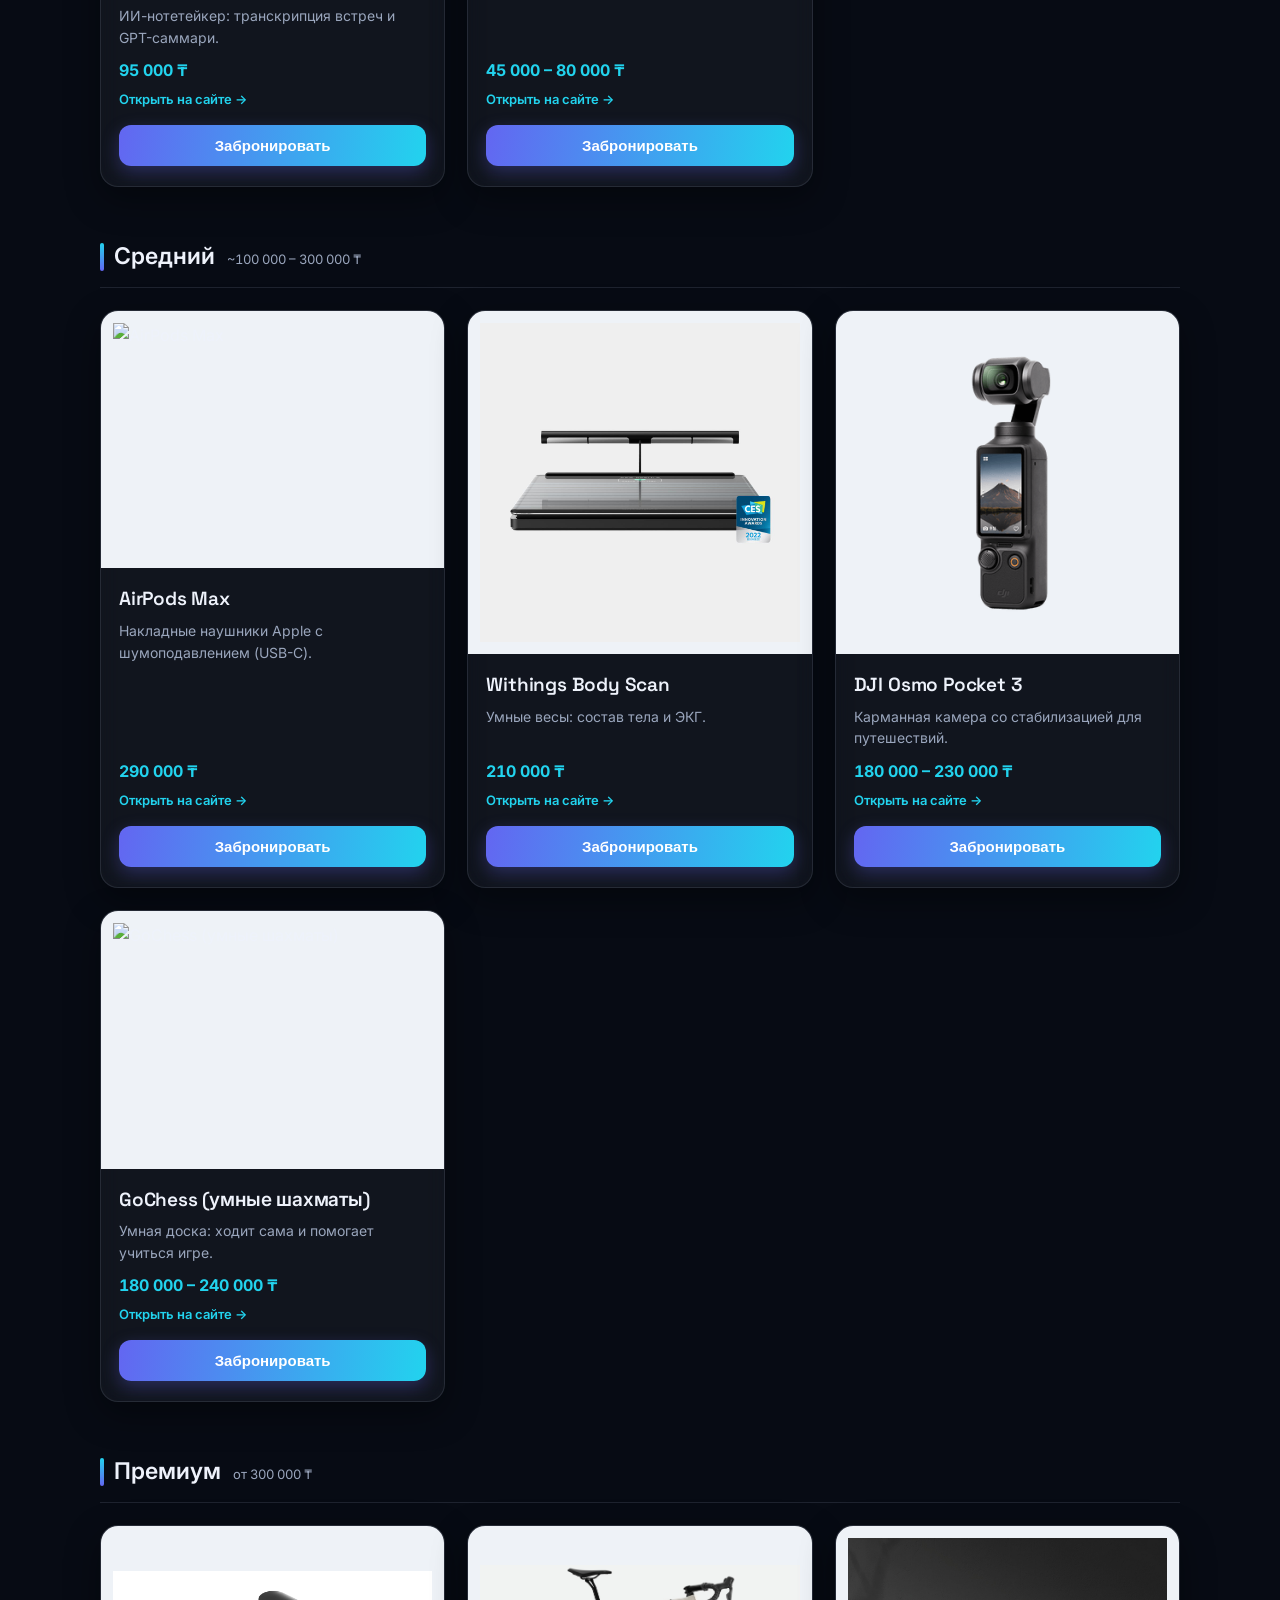
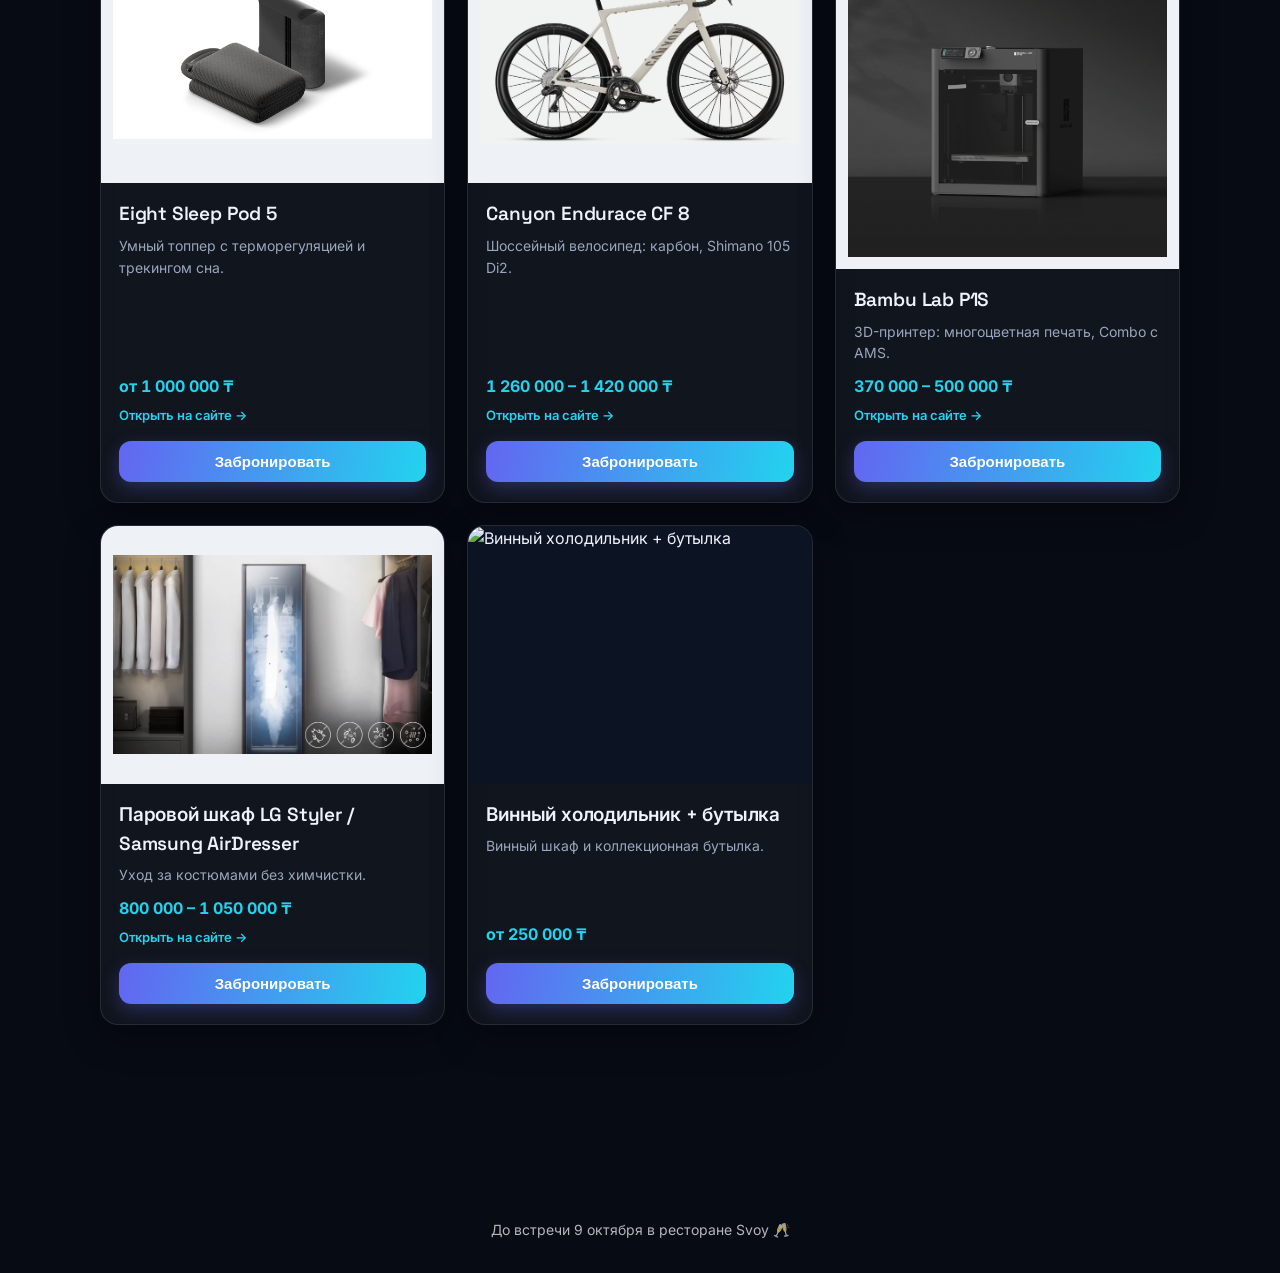
==== commit 1b275505: "Точное фото Samsung AirDresser Co-Authored-By: Claude Opus 4.8 <noreply@anthropic.com>" ====
--- a/index.html
+++ b/index.html
@@ -64,7 +64,7 @@
   <!-- Supabase SDK (для общей брони между гостями) -->
   <script src="https://cdn.jsdelivr.net/npm/@supabase/supabase-js@2"></script>
   <script src="js/config.js?v=32"></script>
-  <script src="data/wishlist.js?v=41"></script>
+  <script src="data/wishlist.js?v=44"></script>
   <script src="js/booking.js?v=32"></script>
   <script src="js/app.js?v=32"></script>
 </body>
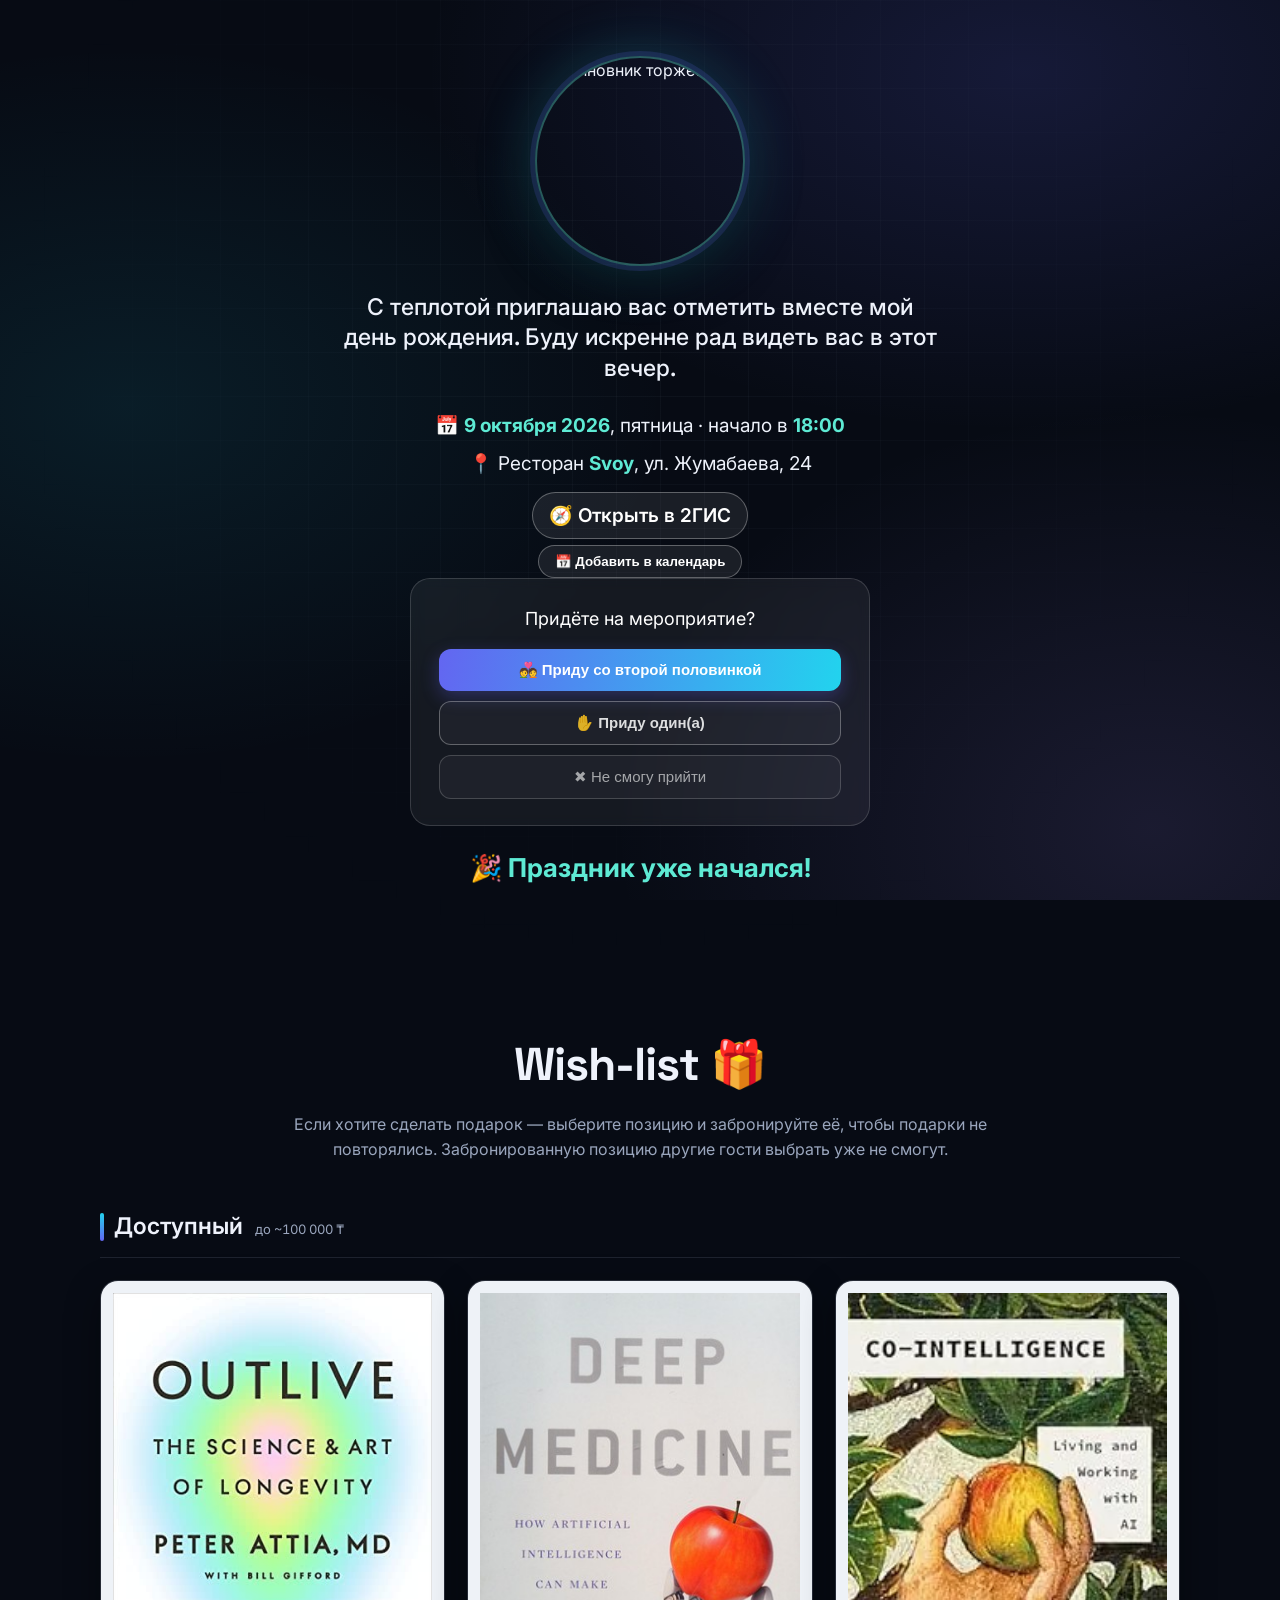
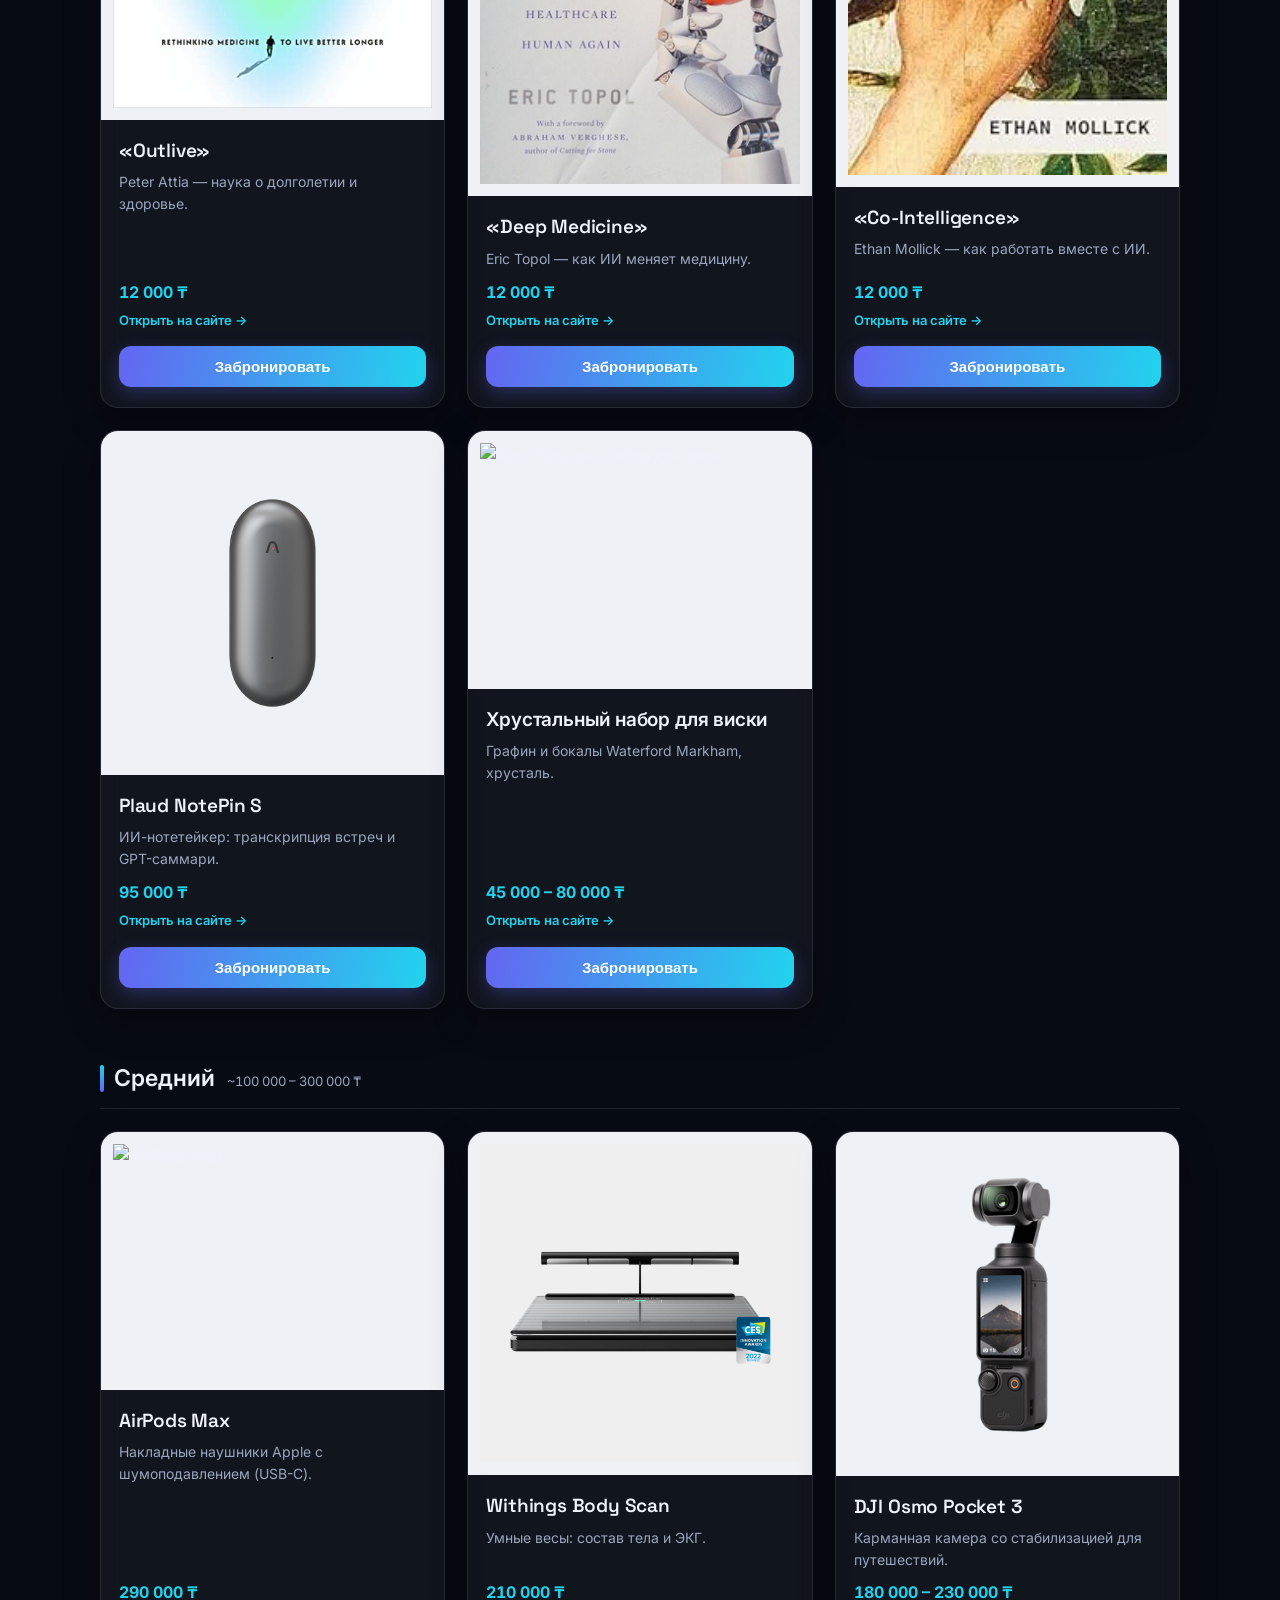
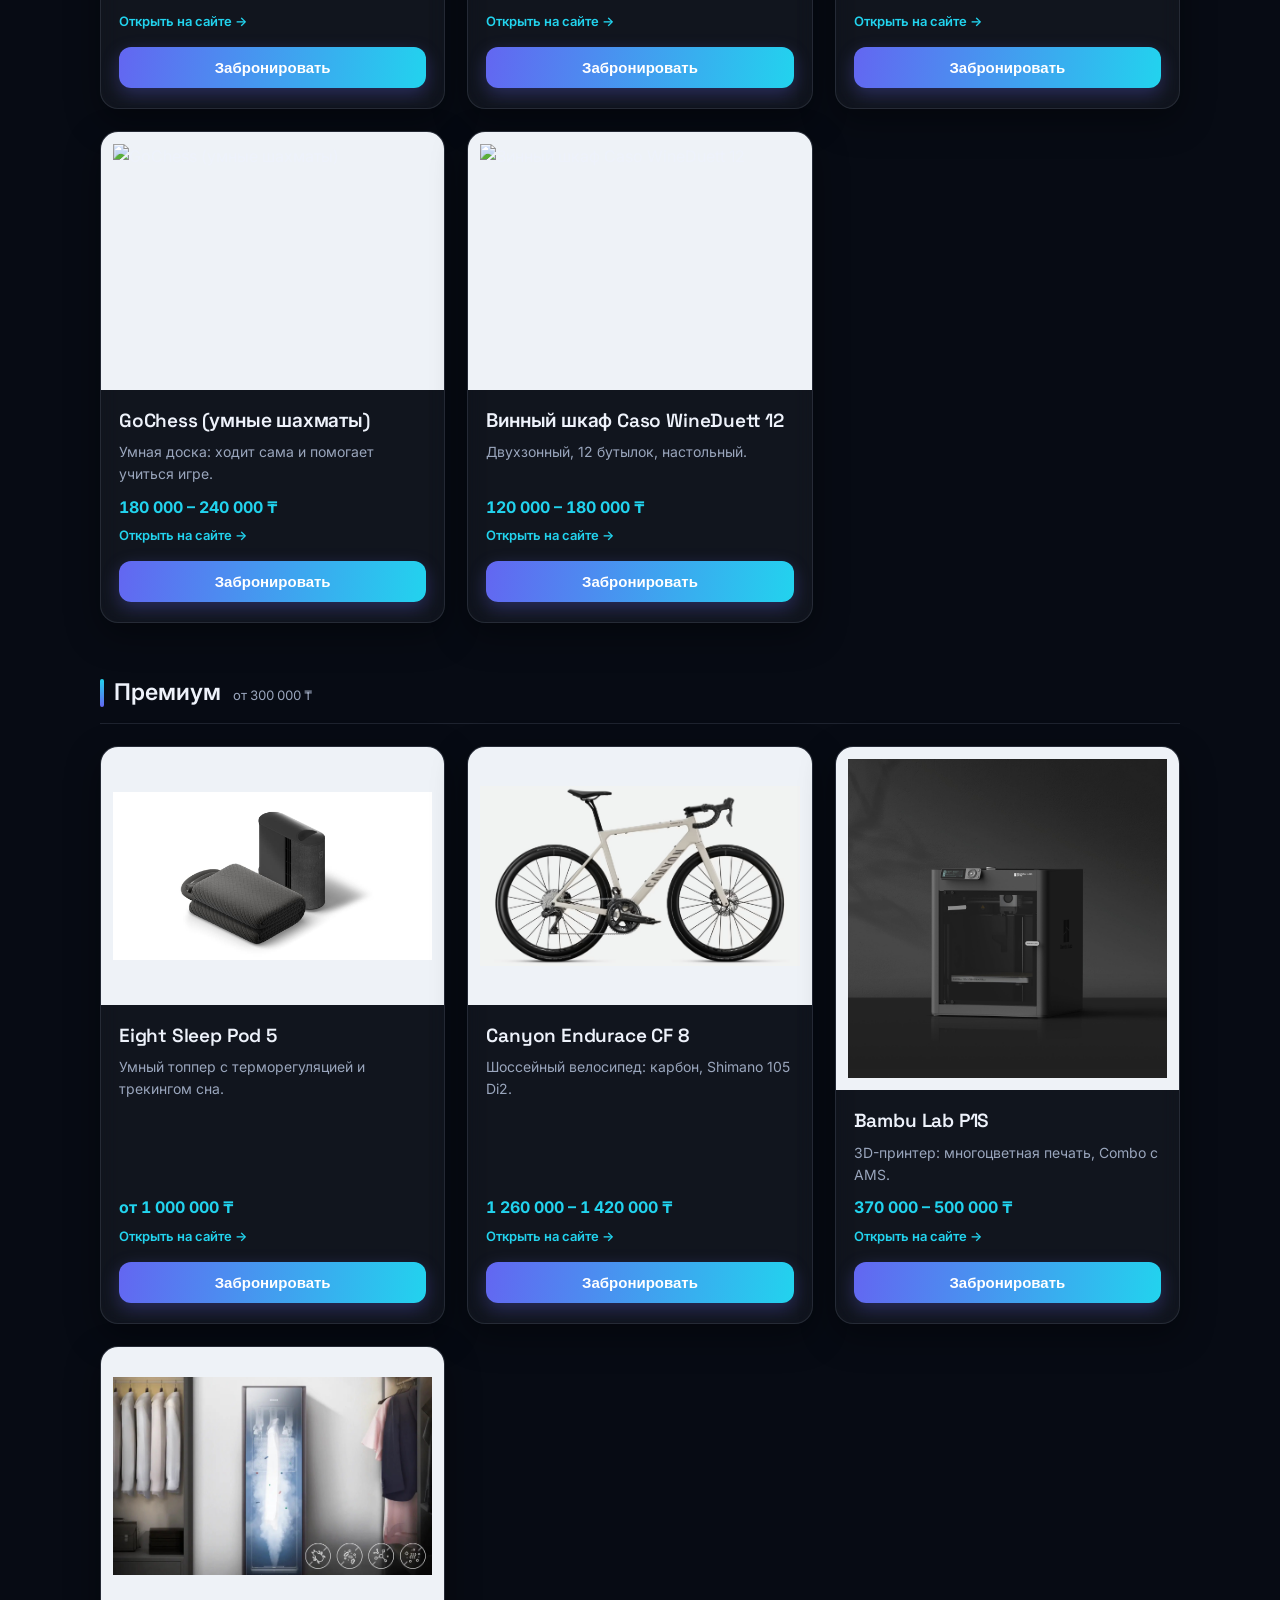
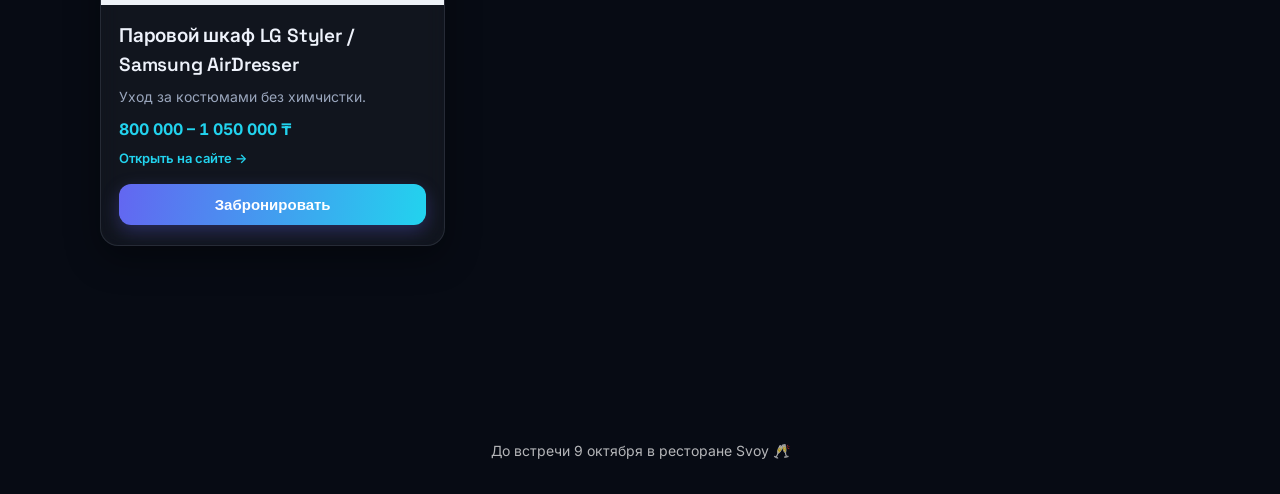
==== commit 7c3d9a77: "Wish-list: оставлены 3 книги из 6; винный шкаф без коллекционной бутылки (14 позиций) Co-Authored-By" ====
--- a/index.html
+++ b/index.html
@@ -64,7 +64,7 @@
   <!-- Supabase SDK (для общей брони между гостями) -->
   <script src="https://cdn.jsdelivr.net/npm/@supabase/supabase-js@2"></script>
   <script src="js/config.js?v=32"></script>
-  <script src="data/wishlist.js?v=44"></script>
+  <script src="data/wishlist.js?v=48"></script>
   <script src="js/booking.js?v=32"></script>
   <script src="js/app.js?v=32"></script>
 </body>
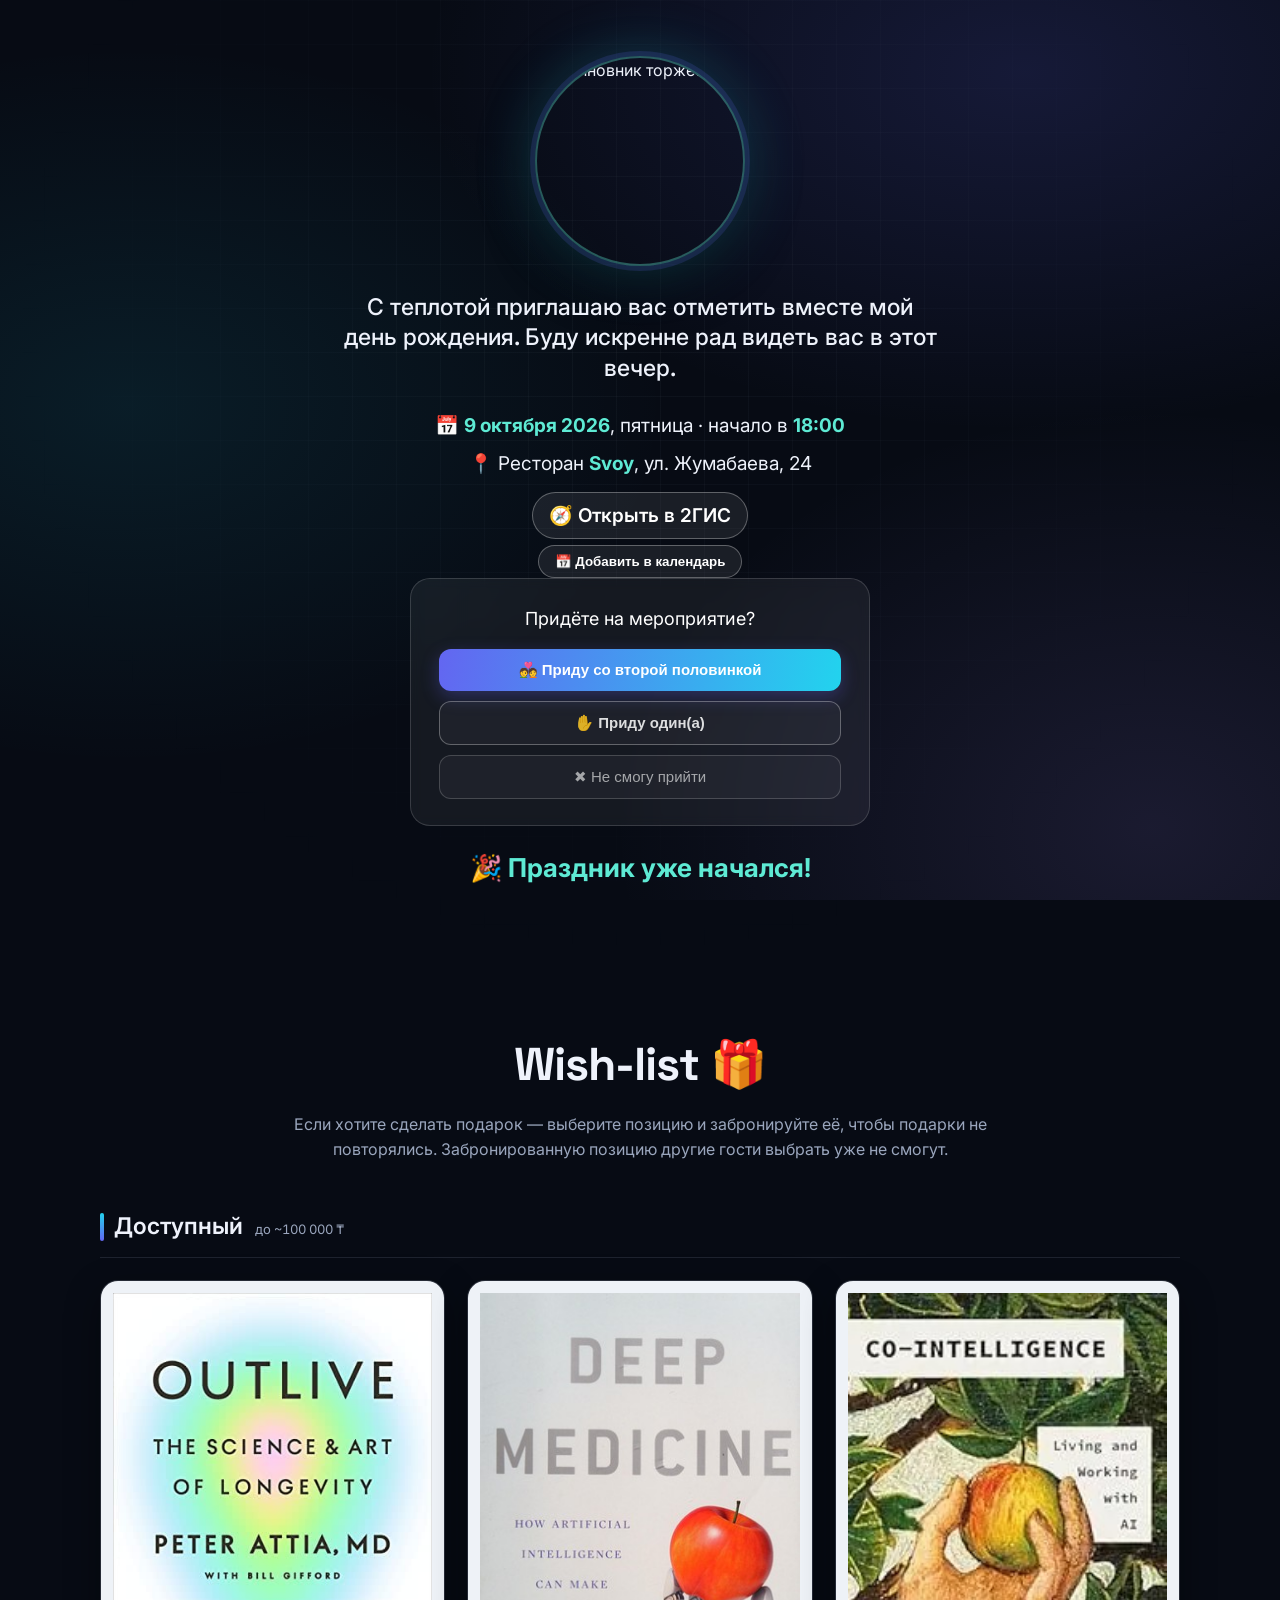
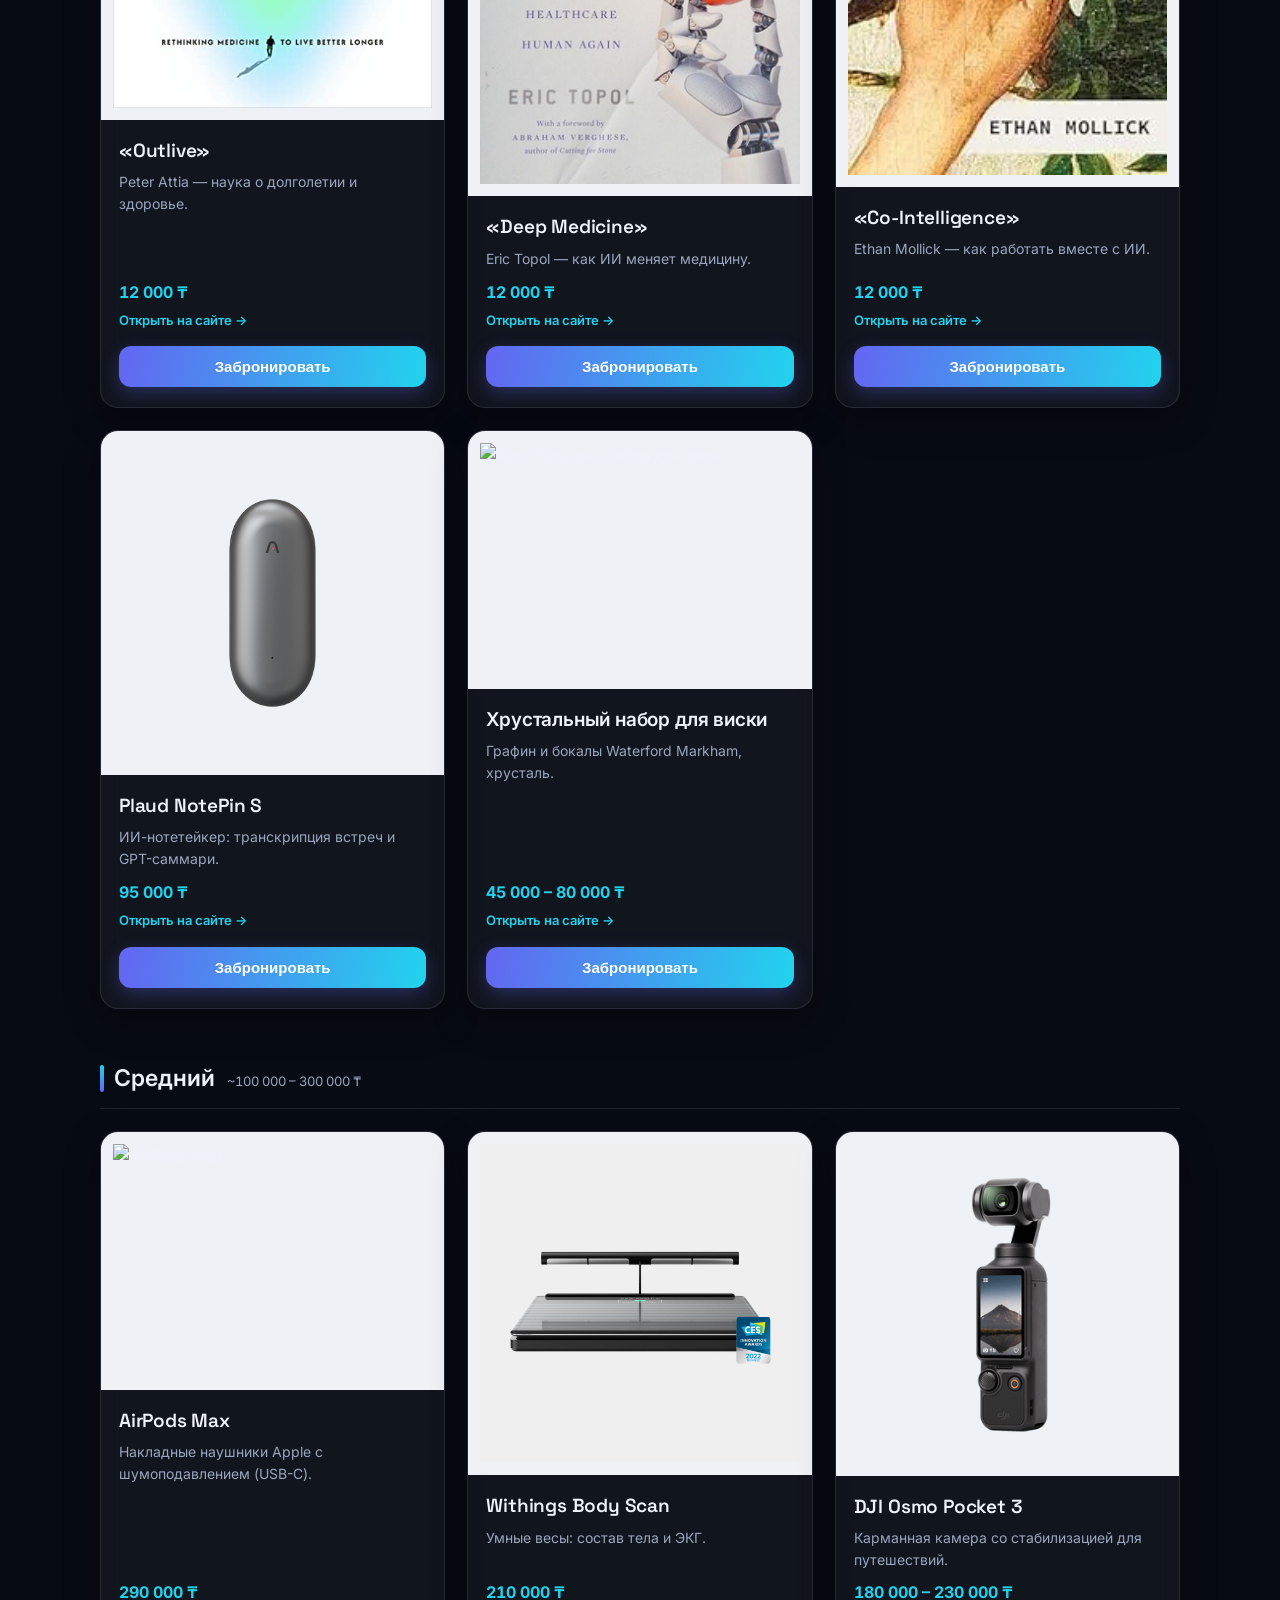
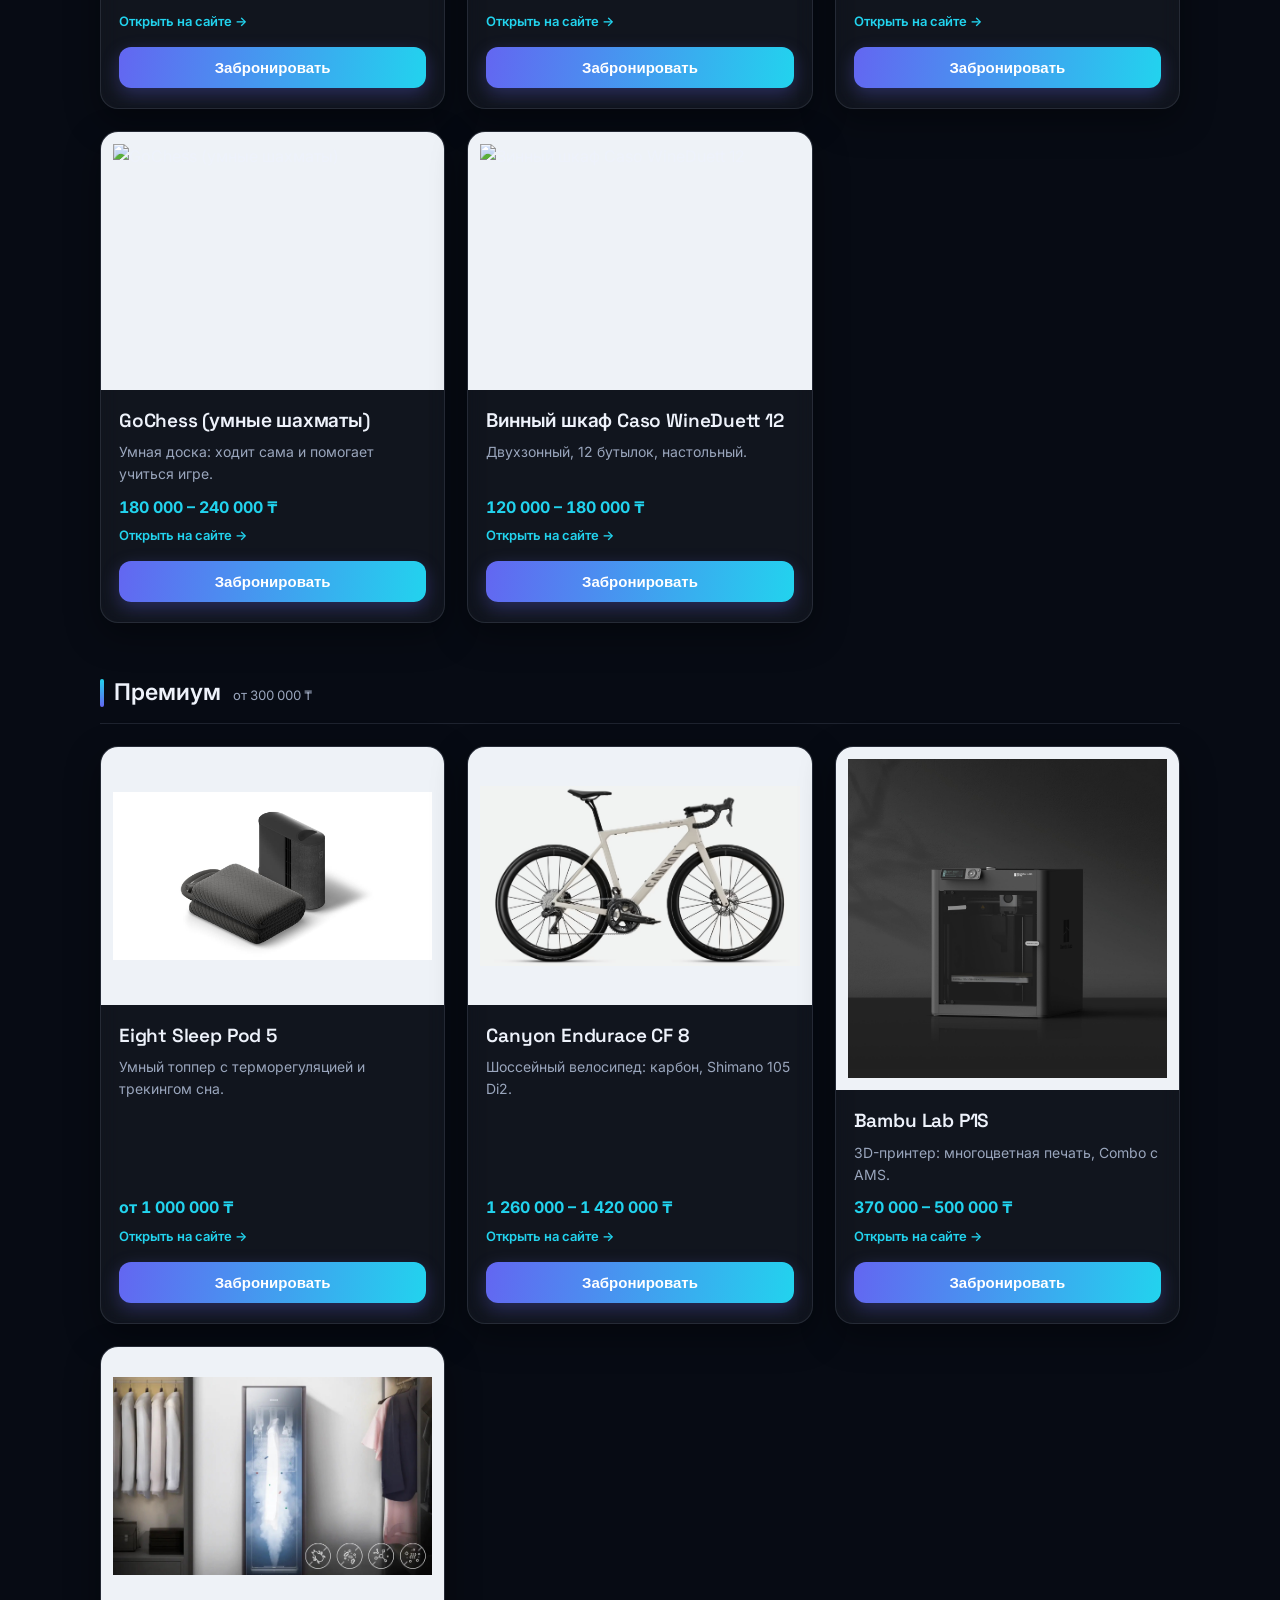
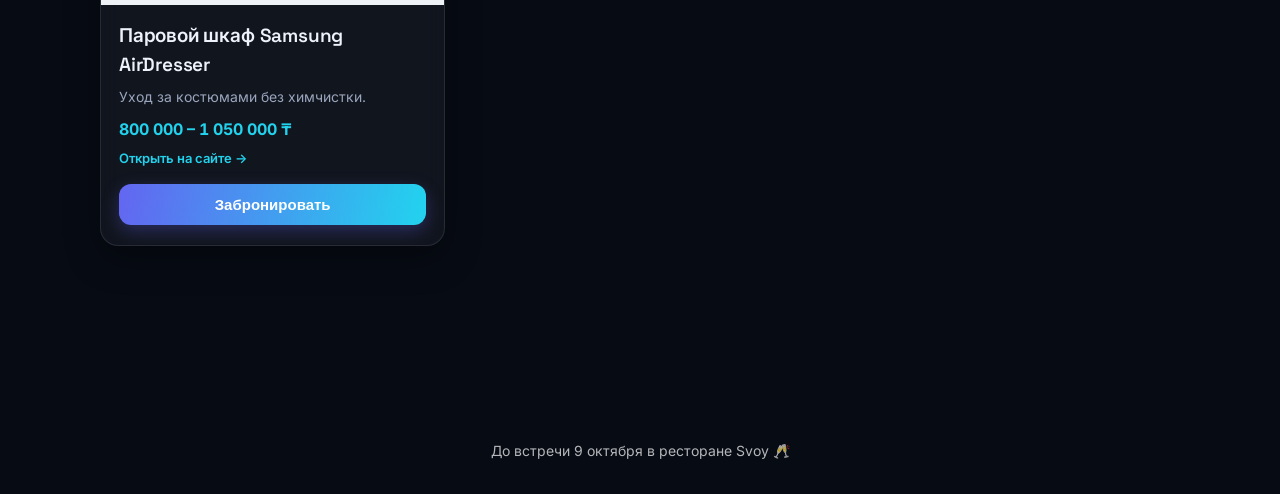
==== commit 732abacd: "Паровой шкаф: оставлен только Samsung AirDresser Co-Authored-By: Claude Opus 4.8 <noreply@anthropic." ====
--- a/index.html
+++ b/index.html
@@ -64,7 +64,7 @@
   <!-- Supabase SDK (для общей брони между гостями) -->
   <script src="https://cdn.jsdelivr.net/npm/@supabase/supabase-js@2"></script>
   <script src="js/config.js?v=32"></script>
-  <script src="data/wishlist.js?v=48"></script>
+  <script src="data/wishlist.js?v=49"></script>
   <script src="js/booking.js?v=32"></script>
   <script src="js/app.js?v=32"></script>
 </body>
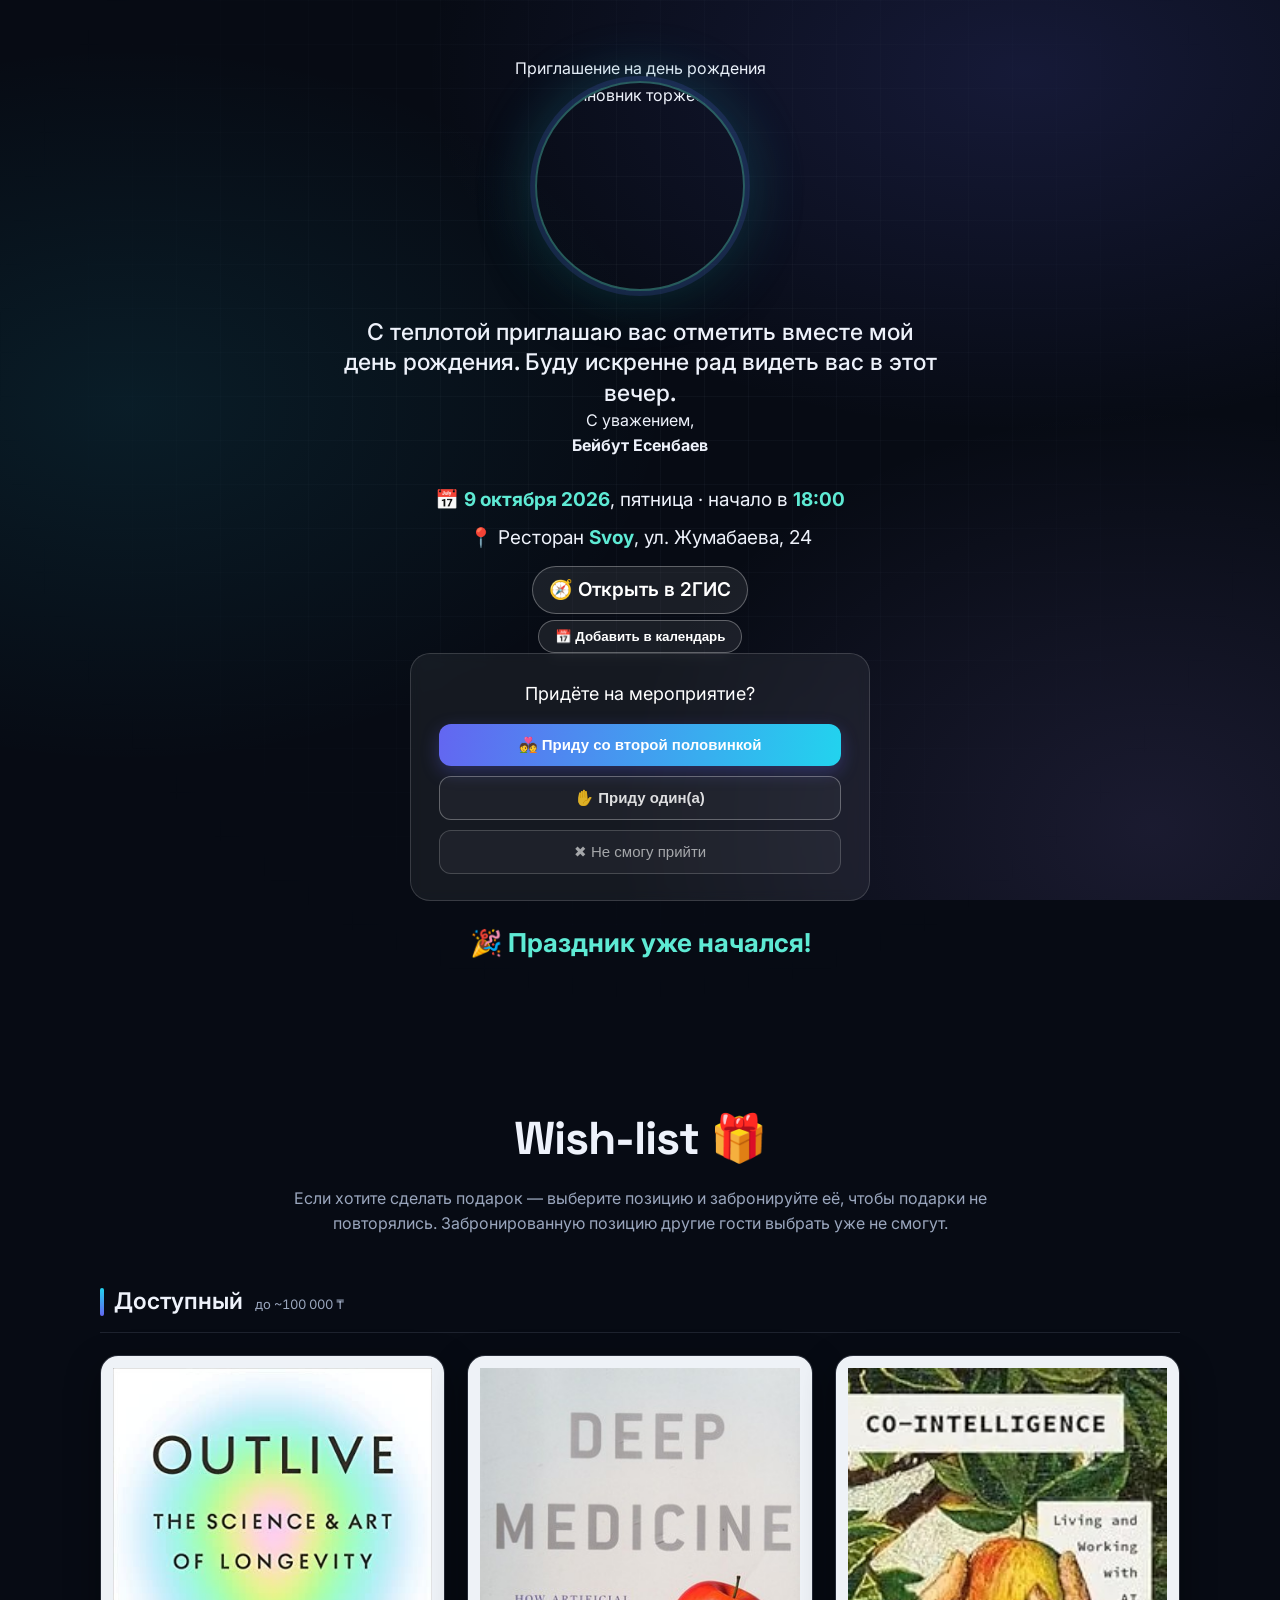
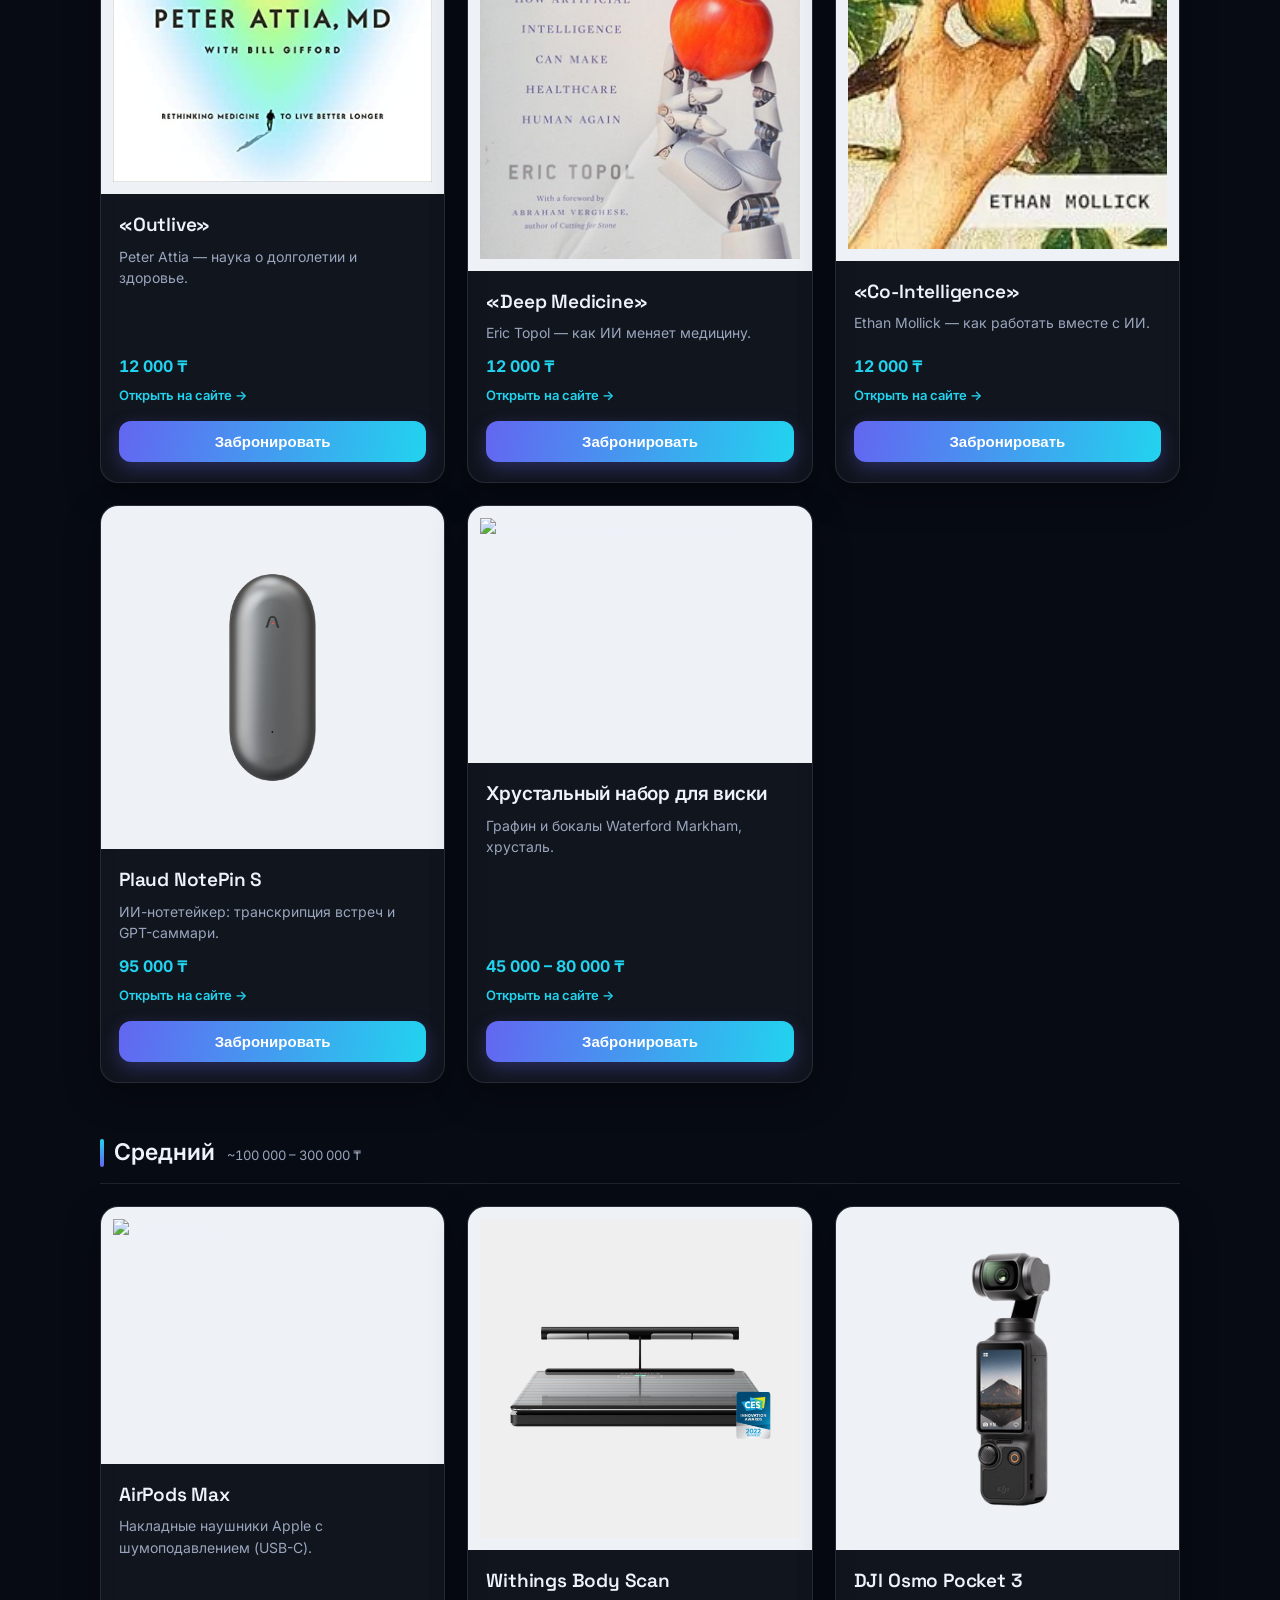
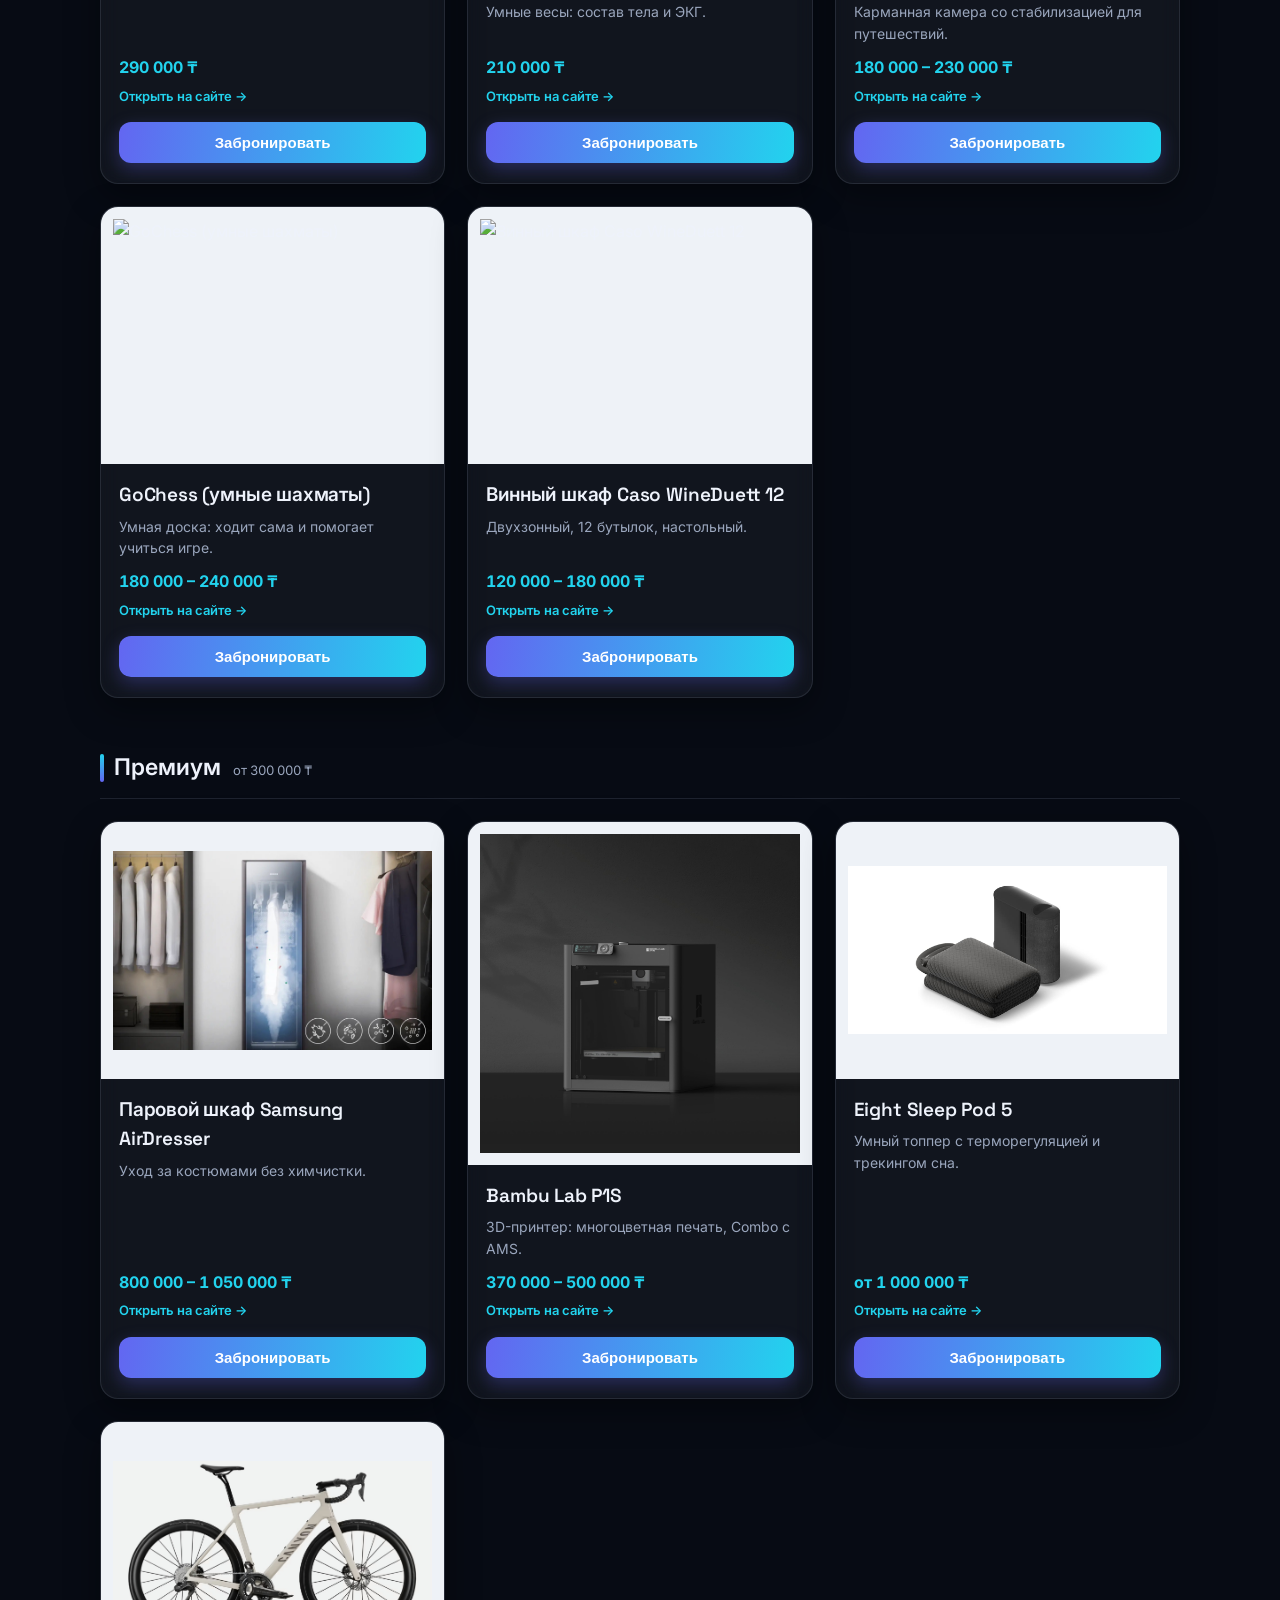
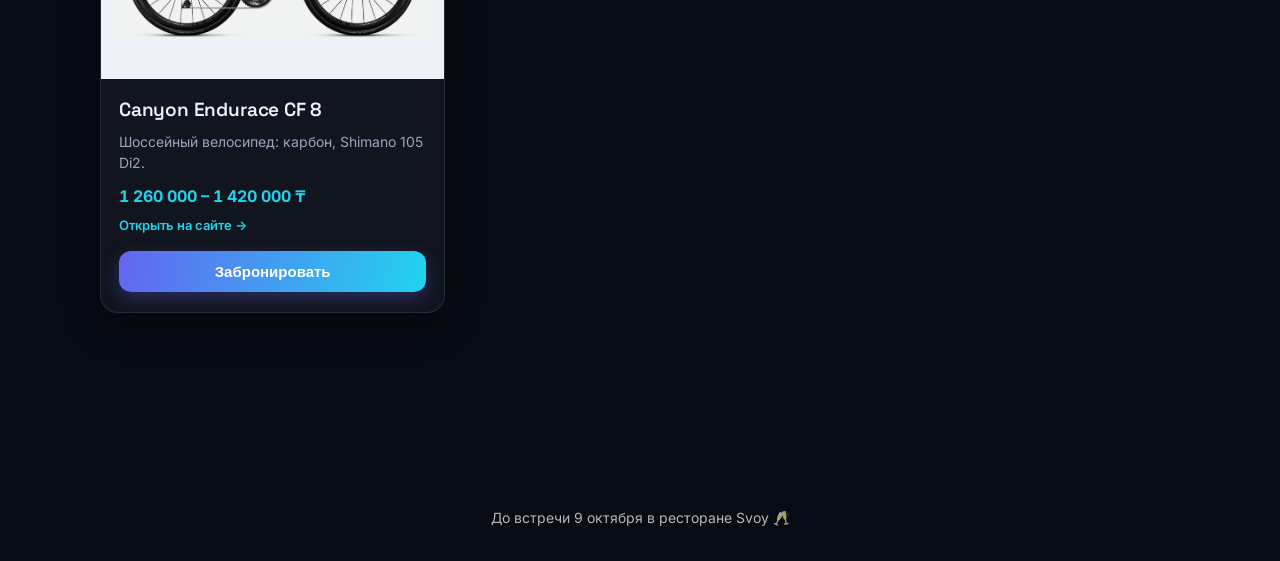
==== commit 5d29b738: "Премиум-тир: порядок — паровой шкаф, принтер, затем остальное Co-Authored-By: Claude Opus 4.8 <norep" ====
--- a/index.html
+++ b/index.html
@@ -9,14 +9,16 @@
   <link rel="preconnect" href="https://fonts.googleapis.com" />
   <link rel="preconnect" href="https://fonts.gstatic.com" crossorigin />
   <link href="https://fonts.googleapis.com/css2?family=Inter:wght@400;500;600;700&family=Space+Grotesk:wght@500;600;700&display=swap" rel="stylesheet" />
-  <link rel="stylesheet" href="css/styles.css?v=38" />
+  <link rel="stylesheet" href="css/styles.css?v=55" />
 </head>
 <body>
 
   <!-- HERO / Приглашение -->
   <header class="hero">
+    <p class="hero-invite-top">Приглашение на день рождения</p>
     <img class="hero-photo" src="img/host.jpg?v=3" alt="Виновник торжества" />
     <span class="age">С теплотой приглашаю вас отметить вместе мой день рождения. Буду искренне рад видеть вас в этот вечер.</span>
+    <p class="hero-sign">С уважением,<br><b>Бейбут Есенбаев</b></p>
 
     <div class="hero-meta">
       <div>📅 <b>9 октября 2026</b>, пятница · начало в <b>18:00</b></div>
@@ -64,7 +66,7 @@
   <!-- Supabase SDK (для общей брони между гостями) -->
   <script src="https://cdn.jsdelivr.net/npm/@supabase/supabase-js@2"></script>
   <script src="js/config.js?v=32"></script>
-  <script src="data/wishlist.js?v=49"></script>
+  <script src="data/wishlist.js?v=56"></script>
   <script src="js/booking.js?v=32"></script>
   <script src="js/app.js?v=32"></script>
 </body>
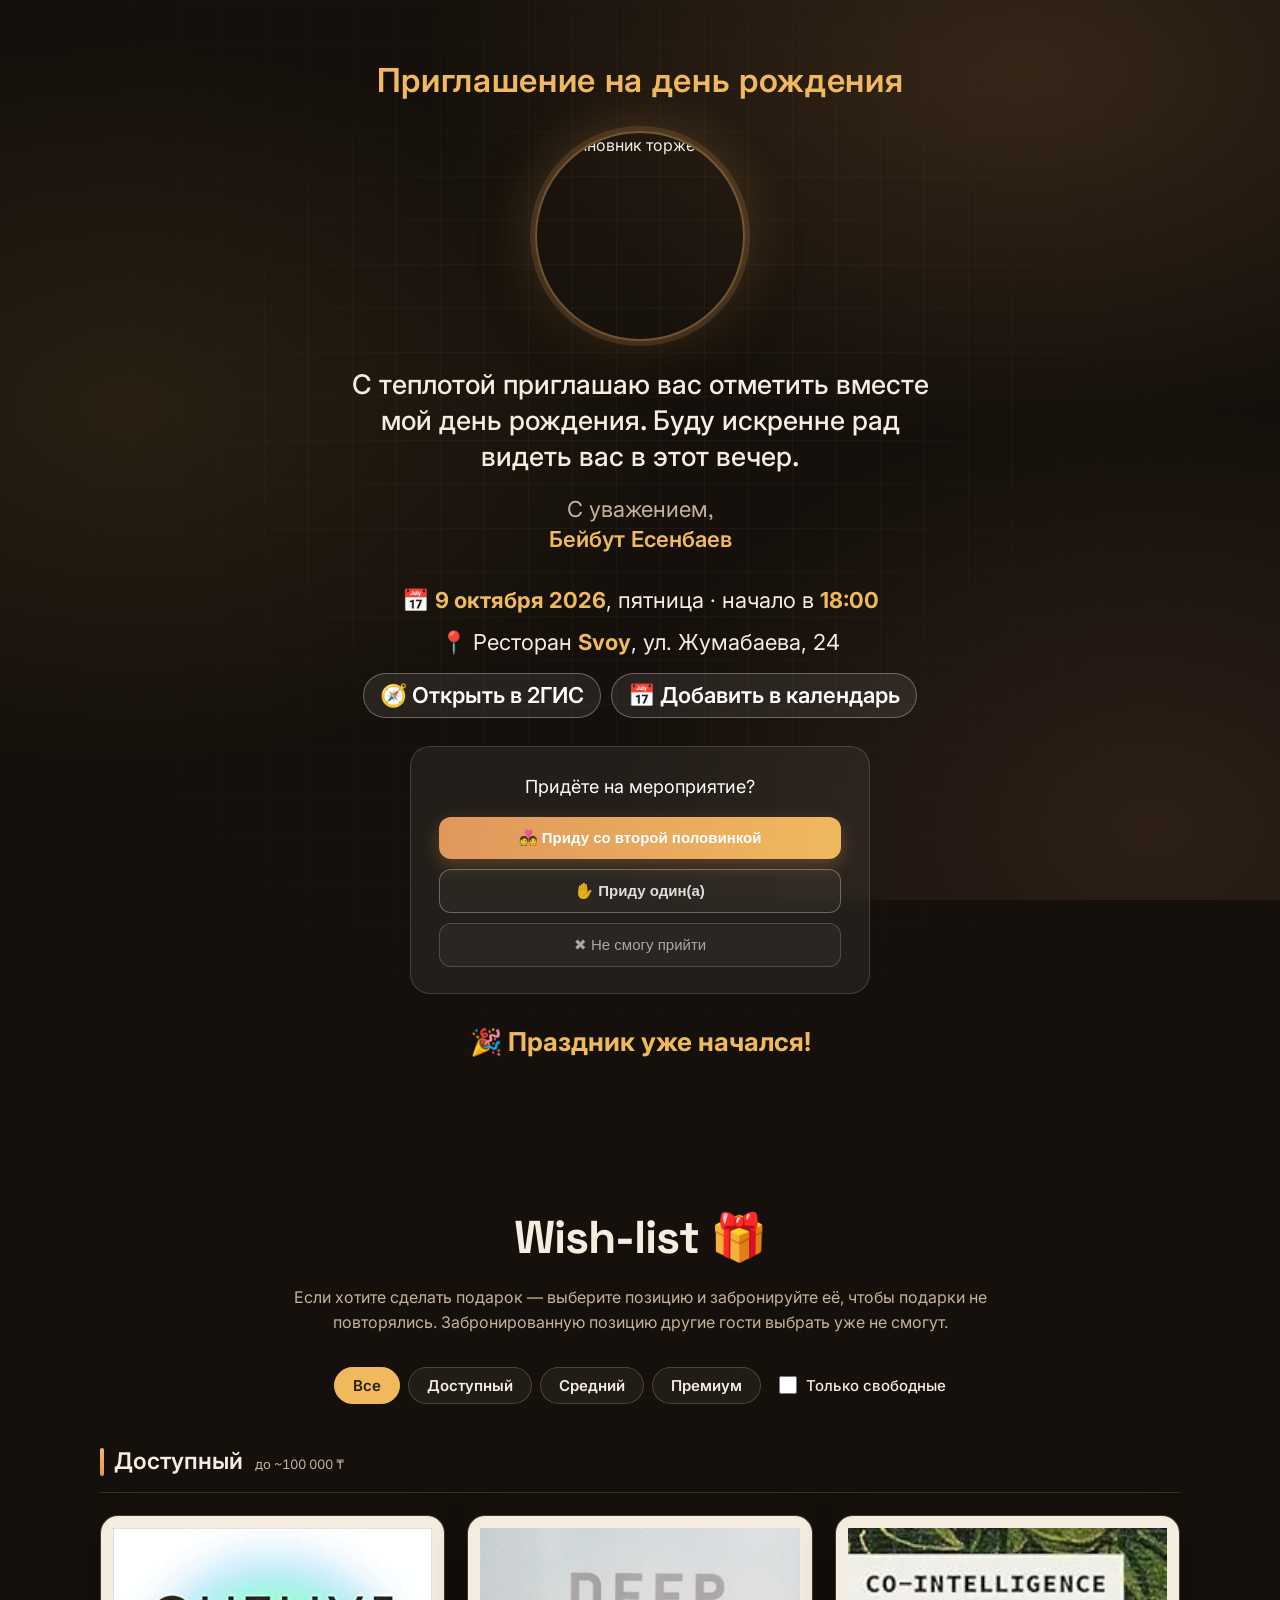
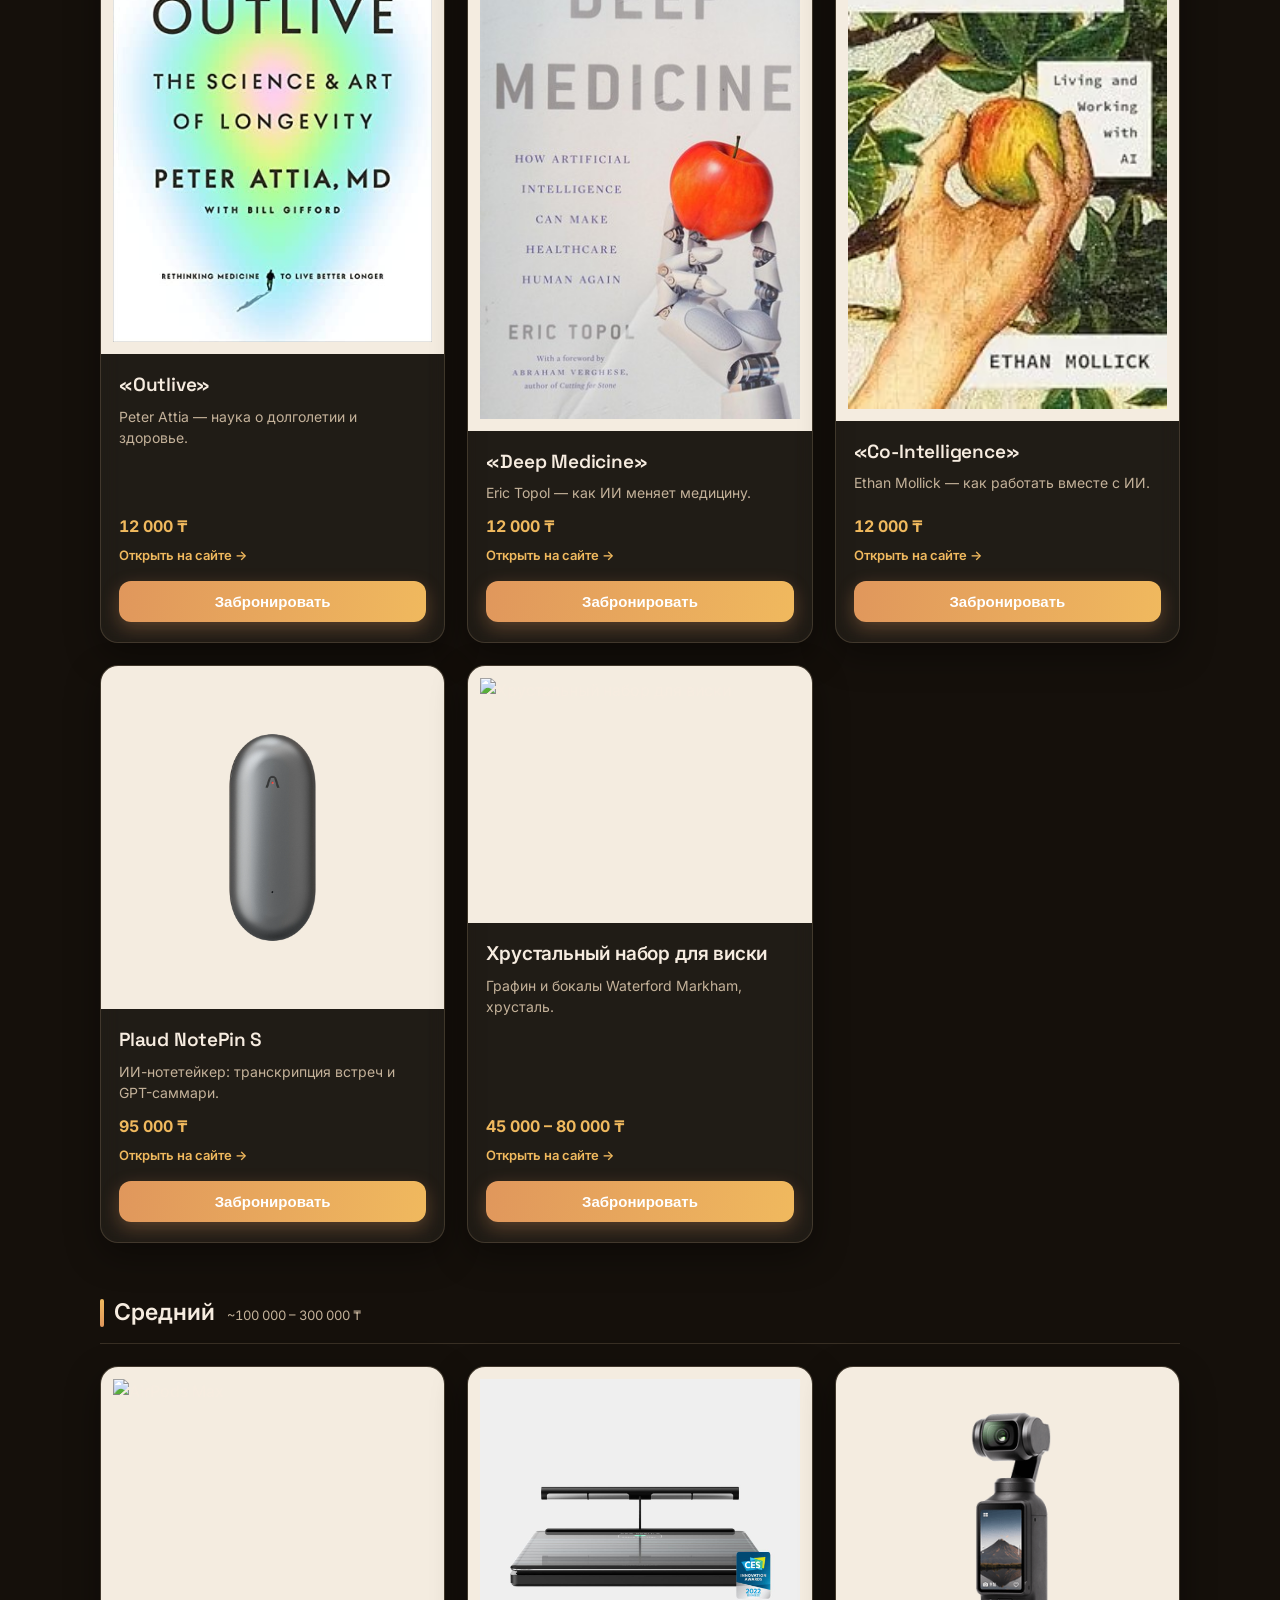
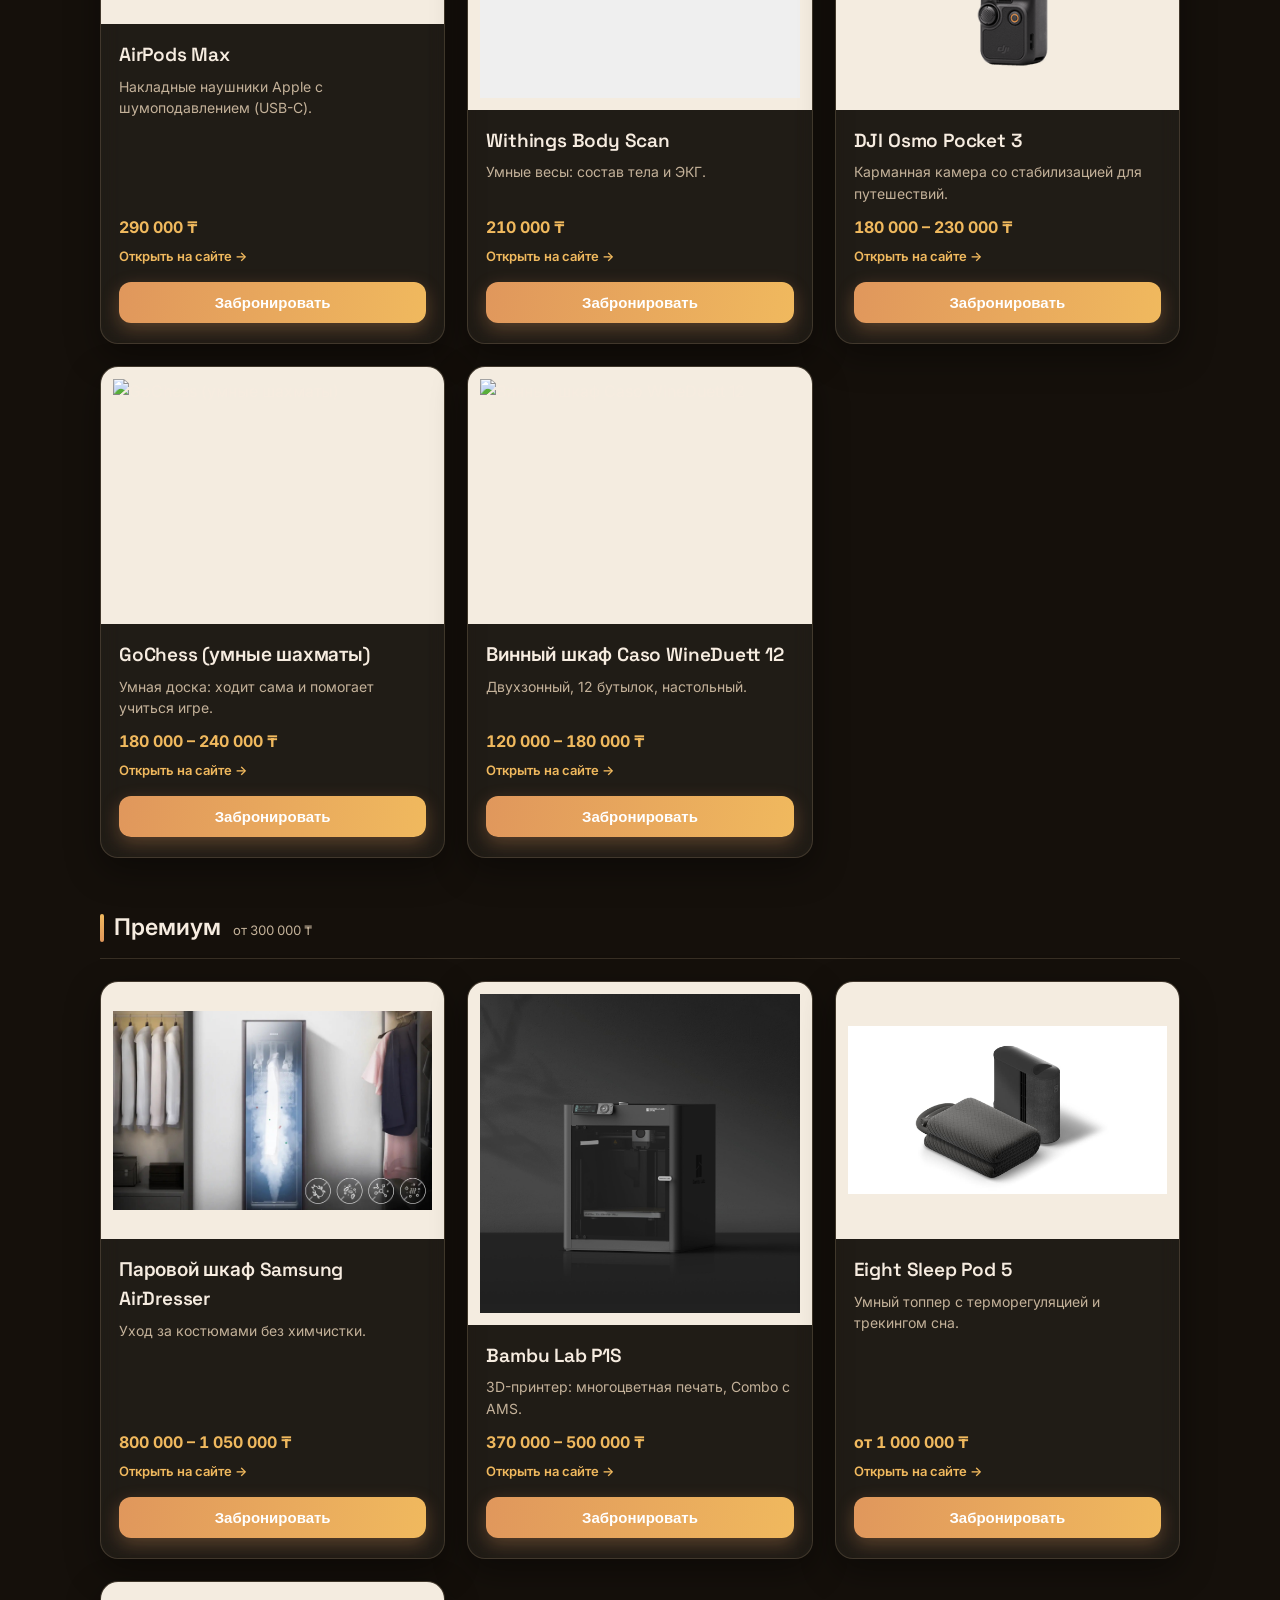
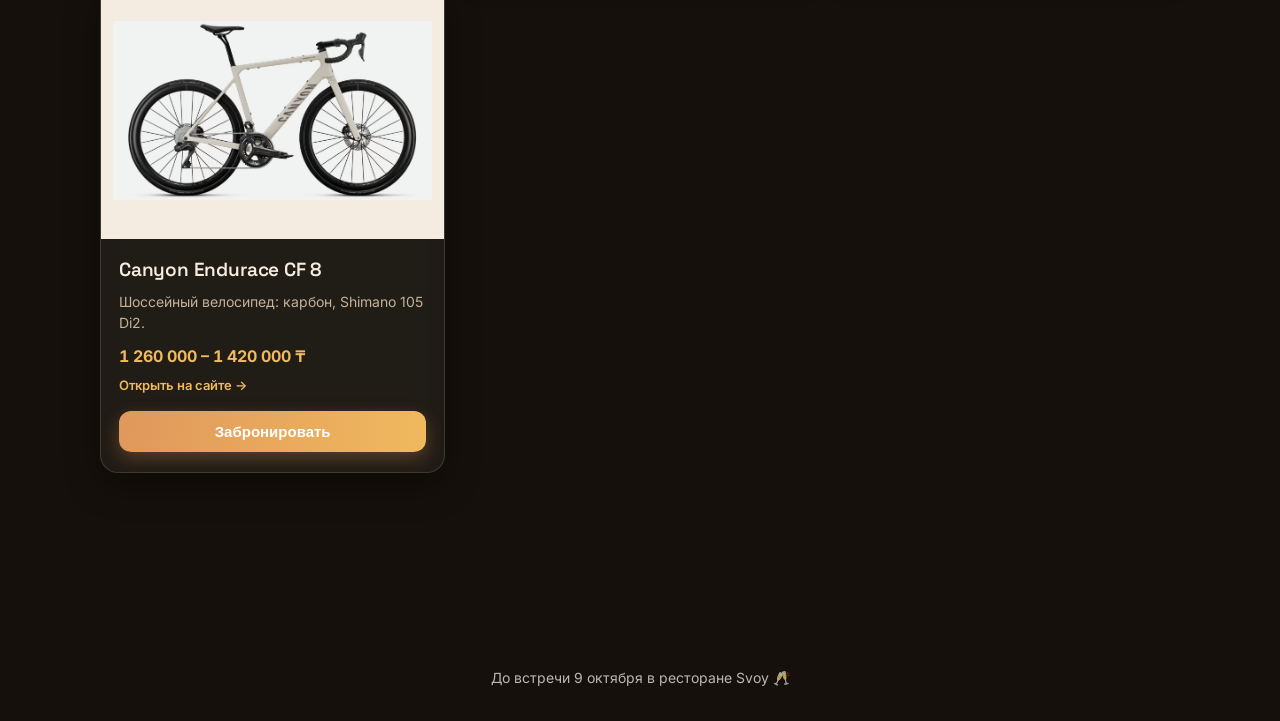
==== commit c615c639: "Wish-list: фильтр по блокам (тирам) + переключатель «Только свободные» Co-Authored-By: Claude Opus 4" ====
--- a/index.html
+++ b/index.html
@@ -9,7 +9,7 @@
   <link rel="preconnect" href="https://fonts.googleapis.com" />
   <link rel="preconnect" href="https://fonts.gstatic.com" crossorigin />
   <link href="https://fonts.googleapis.com/css2?family=Inter:wght@400;500;600;700&family=Space+Grotesk:wght@500;600;700&display=swap" rel="stylesheet" />
-  <link rel="stylesheet" href="css/styles.css?v=55" />
+  <link rel="stylesheet" href="css/styles.css?v=58" />
 </head>
 <body>
 
@@ -56,6 +56,7 @@
          чтобы подарки не повторялись. Забронированную позицию другие гости
          выбрать уже не смогут.</p>
     </div>
+    <div class="wl-filters" id="wl-filters"><!-- фильтры рендерятся в app.js --></div>
     <section id="wishlist"><!-- тиры и карточки рендерятся в app.js --></section>
   </main>
 
@@ -66,8 +67,8 @@
   <!-- Supabase SDK (для общей брони между гостями) -->
   <script src="https://cdn.jsdelivr.net/npm/@supabase/supabase-js@2"></script>
   <script src="js/config.js?v=32"></script>
-  <script src="data/wishlist.js?v=56"></script>
+  <script src="data/wishlist.js?v=57"></script>
   <script src="js/booking.js?v=32"></script>
-  <script src="js/app.js?v=32"></script>
+  <script src="js/app.js?v=58"></script>
 </body>
 </html>
--- a/css/styles.css
+++ b/css/styles.css
@@ -1,18 +1,18 @@
 :root {
-  --bg: #070b14;
-  --bg-2: #0d1526;
-  --card: #ffffff;
-  --accent: #6366f1;   /* индиго */
-  --accent-2: #22d3ee; /* циан */
-  --accent-3: #a78bfa; /* фиолет */
-  --ink: #0f172a;
-  --muted: #64748b;
-  --muted-light: #9aa6bd; /* приглушённый текст на тёмном фоне */
-  --light: #eef2fb;       /* основной текст на тёмном фоне */
-  --gold: #5eead4;     /* мятно-циановый акцент (даты, имена) */
-  --line: #e2e8f0;
-  --line-d: rgba(148, 163, 184, 0.16); /* границы на тёмном */
-  --card-d: rgba(255, 255, 255, 0.045); /* стекло-карточка на тёмном */
+  --bg: #15100b;       /* тёплый угольно-коричневый */
+  --bg-2: #211810;
+  --card: #fbf7f0;     /* тёплый кремово-белый */
+  --accent: #e0975c;   /* терракота-амбер */
+  --accent-2: #f0b95e; /* тёплое золото */
+  --accent-3: #d98c6a; /* глина/коралл */
+  --ink: #2a1f15;      /* тёплый тёмно-коричневый текст */
+  --muted: #8a7a68;    /* тёплый тауп */
+  --muted-light: #c4b29a; /* приглушённый текст на тёмном фоне */
+  --light: #f6ece0;       /* основной кремовый текст на тёмном фоне */
+  --gold: #f0b95e;     /* тёплый янтарно-золотой акцент (даты, имена) */
+  --line: #ece2d5;
+  --line-d: rgba(214, 188, 150, 0.18); /* тёплые границы на тёмном */
+  --card-d: rgba(255, 240, 220, 0.05); /* тёплая стекло-карточка на тёмном */
   --font: "Inter", -apple-system, "Segoe UI", Roboto, sans-serif;
   --font-display: "Space Grotesk", var(--font);
 }
@@ -30,9 +30,9 @@
   -webkit-font-smoothing: antialiased;
   /* единый фон всей страницы (как в wish-list) */
   background:
-    radial-gradient(1000px 600px at 80% 8%, rgba(99, 102, 241, 0.16), transparent 60%),
-    radial-gradient(900px 600px at 10% 45%, rgba(34, 211, 238, 0.09), transparent 60%),
-    radial-gradient(900px 700px at 90% 92%, rgba(167, 139, 250, 0.12), transparent 60%),
+    radial-gradient(1000px 600px at 80% 8%, rgba(224, 151, 92, 0.16), transparent 60%),
+    radial-gradient(900px 600px at 10% 45%, rgba(240, 185, 94, 0.09), transparent 60%),
+    radial-gradient(900px 700px at 90% 92%, rgba(217, 140, 106, 0.12), transparent 60%),
     var(--bg);
   background-attachment: fixed;
 }
@@ -47,7 +47,7 @@
   justify-content: center;
   text-align: center;
   padding: 56px 20px;
-  color: #eef2fb;
+  color: #f6ece0;
   overflow: hidden;
 }
 /* техно-сетка на фоне */
@@ -56,8 +56,8 @@
   position: absolute;
   inset: 0;
   background-image:
-    linear-gradient(rgba(148, 163, 184, 0.06) 1px, transparent 1px),
-    linear-gradient(90deg, rgba(148, 163, 184, 0.06) 1px, transparent 1px);
+    linear-gradient(rgba(200, 178, 150, 0.06) 1px, transparent 1px),
+    linear-gradient(90deg, rgba(200, 178, 150, 0.06) 1px, transparent 1px);
   background-size: 44px 44px;
   -webkit-mask-image: radial-gradient(circle at 50% 35%, #000 0%, transparent 72%);
   mask-image: radial-gradient(circle at 50% 35%, #000 0%, transparent 72%);
@@ -77,9 +77,18 @@
   color: var(--accent-2);
   margin-bottom: 20px;
   padding: 7px 16px;
-  border: 1px solid rgba(34, 211, 238, 0.3);
+  border: 1px solid rgba(240, 185, 94, 0.3);
   border-radius: 999px;
-  background: rgba(34, 211, 238, 0.06);
+  background: rgba(240, 185, 94, 0.06);
+}
+
+.hero-invite-top {
+  font-family: var(--font-display);
+  color: var(--gold);
+  font-weight: 600;
+  font-size: clamp(21px, 3.8vw, 33px);
+  letter-spacing: 0.02em;
+  margin-bottom: 24px;
 }
 
 .hero-photo {
@@ -89,10 +98,10 @@
   object-position: center;
   border-radius: 50%;
   margin-bottom: 26px;
-  border: 2px solid rgba(94, 234, 212, 0.35);
+  border: 2px solid rgba(240, 185, 94, 0.4);
   box-shadow:
-    0 0 0 5px rgba(99, 102, 241, 0.16),
-    0 0 60px rgba(34, 211, 238, 0.25),
+    0 0 0 5px rgba(224, 151, 92, 0.16),
+    0 0 60px rgba(240, 185, 94, 0.25),
     0 18px 50px rgba(0, 0, 0, 0.5);
 }
 
@@ -114,25 +123,50 @@
   max-width: 600px;
   font-family: var(--font-display);
   font-weight: 500;
-  font-size: clamp(17px, 2.5vw, 23px);
-  line-height: 1.32;
-  color: #eef2fb;
+  font-size: clamp(19px, 2.9vw, 27px);
+  line-height: 1.34;
+  color: #f6ece0;
+}
+
+.hero-sign {
+  margin-top: 18px;
+  font-family: var(--font-display);
+  font-size: clamp(16px, 2.5vw, 22px);
+  line-height: 1.4;
+  color: var(--muted-light);
+}
+.hero-sign b {
+  color: var(--gold);
+  font-weight: 600;
 }
 
 .hero-meta {
+  position: relative;
+  z-index: 20; /* выше RSVP/таймера, чтобы меню календаря не перекрывалось */
   margin-top: 28px;
   display: grid;
   gap: 8px;
-  font-size: clamp(15px, 2.4vw, 19px);
+  font-size: clamp(16px, 2.7vw, 22px);
 }
 .hero-meta b {
   color: var(--gold);
+}
+.action-row {
+  margin-top: 6px;
+  display: flex;
+  flex-wrap: wrap;
+  justify-content: center;
+  align-items: center;
+  gap: 10px;
 }
 .map-link {
   display: inline-block;
-  margin-top: 6px;
   color: #fff;
   text-decoration: none;
+  font-family: inherit;
+  font-size: clamp(16px, 2.7vw, 22px);
+  line-height: 1.2;
+  cursor: pointer;
   font-weight: 600;
   padding: 8px 16px;
   border: 1px solid rgba(255, 255, 255, 0.3);
@@ -161,8 +195,8 @@
   gap: 4px;
   padding: 8px;
   min-width: 220px;
-  background: #0f1830;
-  border: 1px solid rgba(148, 163, 184, 0.22);
+  background: #241a11;
+  border: 1px solid rgba(200, 178, 150, 0.22);
   border-radius: 14px;
   box-shadow: 0 18px 44px rgba(0, 0, 0, 0.5);
 }
@@ -173,47 +207,47 @@
   display: block;
   padding: 10px 12px;
   border-radius: 9px;
-  color: #e8eefc;
+  color: #f6ece0;
   text-decoration: none;
   font-size: 15px;
   text-align: left;
   transition: background 0.15s ease;
 }
 .cal-opt:hover {
-  background: rgba(99, 102, 241, 0.18);
+  background: rgba(224, 151, 92, 0.18);
 }
 
 /* ── Countdown ── */
 #countdown {
   margin-top: 22px;
   display: flex;
-  gap: 14px;
+  gap: 10px;
   flex-wrap: wrap;
   justify-content: center;
 }
 
 .cd-box {
-  min-width: 82px;
-  padding: 18px 12px;
-  border-radius: 18px;
+  min-width: 60px;
+  padding: 11px 9px;
+  border-radius: 14px;
   background: linear-gradient(180deg, rgba(255, 255, 255, 0.07), rgba(255, 255, 255, 0.02));
-  border: 1px solid rgba(148, 163, 184, 0.18);
+  border: 1px solid rgba(200, 178, 150, 0.18);
   box-shadow: inset 0 1px 0 rgba(255, 255, 255, 0.06);
   backdrop-filter: blur(8px);
 }
 .cd-box span {
   display: block;
   font-family: var(--font-display);
-  font-size: 38px;
+  font-size: 26px;
   font-weight: 700;
   color: #fff;
   font-variant-numeric: tabular-nums;
 }
 .cd-box small {
-  font-size: 10px;
+  font-size: 9px;
   letter-spacing: 0.18em;
   text-transform: uppercase;
-  color: rgba(148, 163, 184, 0.85);
+  color: rgba(200, 178, 150, 0.85);
 }
 .cd-started {
   font-size: 26px;
@@ -241,6 +275,7 @@
   border: 1px solid rgba(255, 255, 255, 0.15);
   border-radius: 20px;
   padding: 26px 28px;
+  margin: 28px auto 6px;
   text-align: center;
   max-width: 460px;
   width: 100%;
@@ -322,6 +357,65 @@
 }
 .section-head p {
   color: var(--muted-light);
+}
+
+/* ── Фильтры wish-листа ── */
+.wl-filters {
+  max-width: 1080px;
+  margin: -16px auto 40px;
+  display: flex;
+  flex-wrap: wrap;
+  align-items: center;
+  justify-content: center;
+  gap: 12px 18px;
+}
+.wl-tabs {
+  display: flex;
+  flex-wrap: wrap;
+  gap: 8px;
+  justify-content: center;
+}
+.wl-tab {
+  font-family: inherit;
+  font-size: 15px;
+  font-weight: 600;
+  color: var(--light);
+  padding: 8px 18px;
+  border-radius: 999px;
+  border: 1px solid rgba(214, 188, 150, 0.25);
+  background: rgba(255, 240, 220, 0.05);
+  cursor: pointer;
+  transition: background 0.15s ease, color 0.15s ease, border-color 0.15s ease;
+}
+.wl-tab:hover {
+  background: rgba(224, 151, 92, 0.16);
+}
+.wl-tab.is-active {
+  color: #2a1f15;
+  background: var(--gold);
+  border-color: var(--gold);
+}
+.wl-toggle {
+  display: inline-flex;
+  align-items: center;
+  gap: 9px;
+  font-size: 15px;
+  font-weight: 500;
+  color: var(--light);
+  cursor: pointer;
+  user-select: none;
+}
+.wl-toggle input {
+  width: 18px;
+  height: 18px;
+  accent-color: var(--accent);
+  cursor: pointer;
+}
+.wl-empty {
+  text-align: center;
+  color: var(--muted-light);
+  padding: 36px 0;
+  font-size: 17px;
 }
 
 .tier {
@@ -392,14 +486,14 @@
 }
 .card:hover {
   transform: translateY(-5px);
-  box-shadow: 0 22px 48px rgba(99, 102, 241, 0.28);
-  border-color: rgba(99, 102, 241, 0.45);
+  box-shadow: 0 22px 48px rgba(224, 151, 92, 0.28);
+  border-color: rgba(224, 151, 92, 0.45);
 }
 
 .card-img {
   position: relative;
   aspect-ratio: 4 / 3;
-  background: #0c1322;
+  background: #1c140d;
 }
 .card-img img {
   width: 100%;
@@ -409,7 +503,7 @@
 }
 /* точное фото товара — показываем целиком на светлой панели */
 .card-img--contain {
-  background: #eef2f7;
+  background: #f4ece0;
 }
 .card-img--contain img {
   object-fit: contain;
@@ -494,12 +588,12 @@
   font-weight: 600;
   color: #fff;
   background: linear-gradient(100deg, var(--accent), var(--accent-2));
-  box-shadow: 0 6px 18px rgba(99, 102, 241, 0.3);
+  box-shadow: 0 6px 18px rgba(224, 151, 92, 0.3);
   transition: transform 0.15s ease, box-shadow 0.15s ease, opacity 0.15s ease;
 }
 .btn:hover {
   transform: translateY(-1px);
-  box-shadow: 0 10px 24px rgba(99, 102, 241, 0.4);
+  box-shadow: 0 10px 24px rgba(224, 151, 92, 0.4);
 }
 .btn-ghost {
   background: rgba(255, 255, 255, 0.04);
